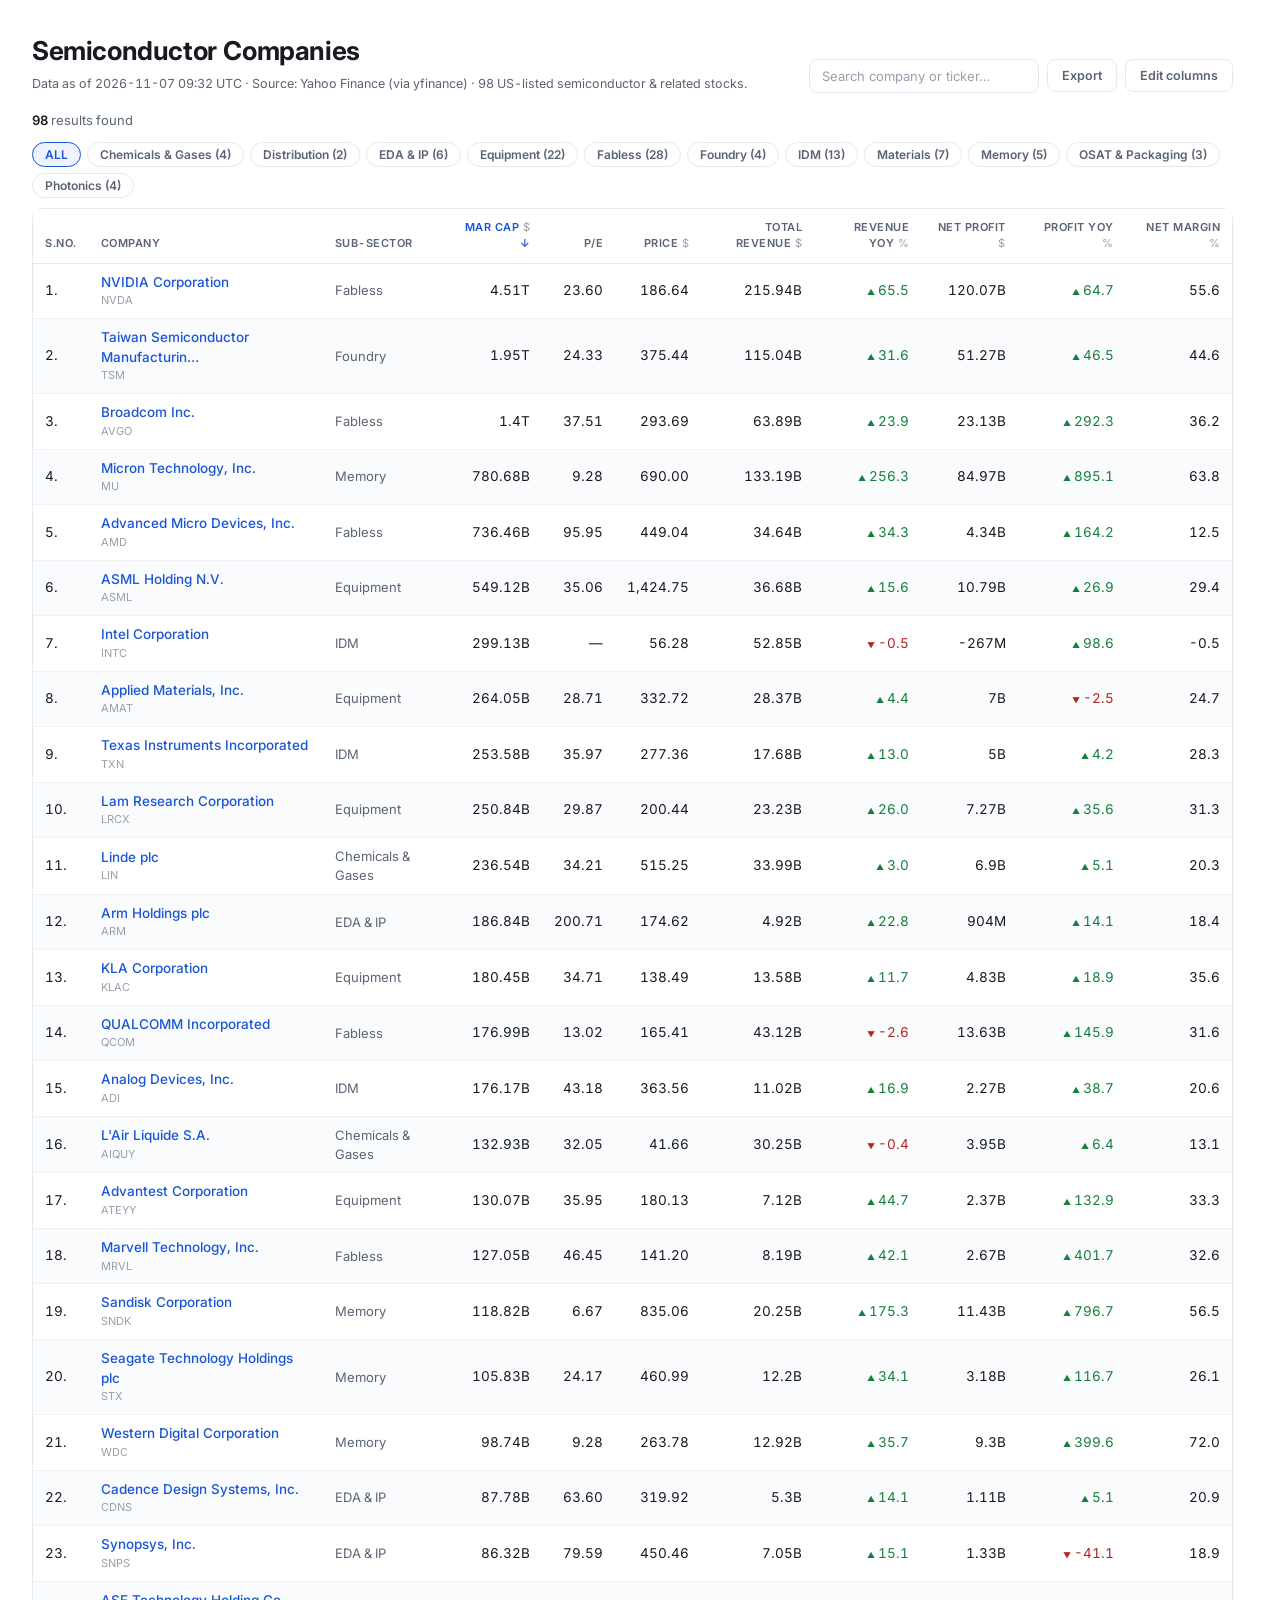
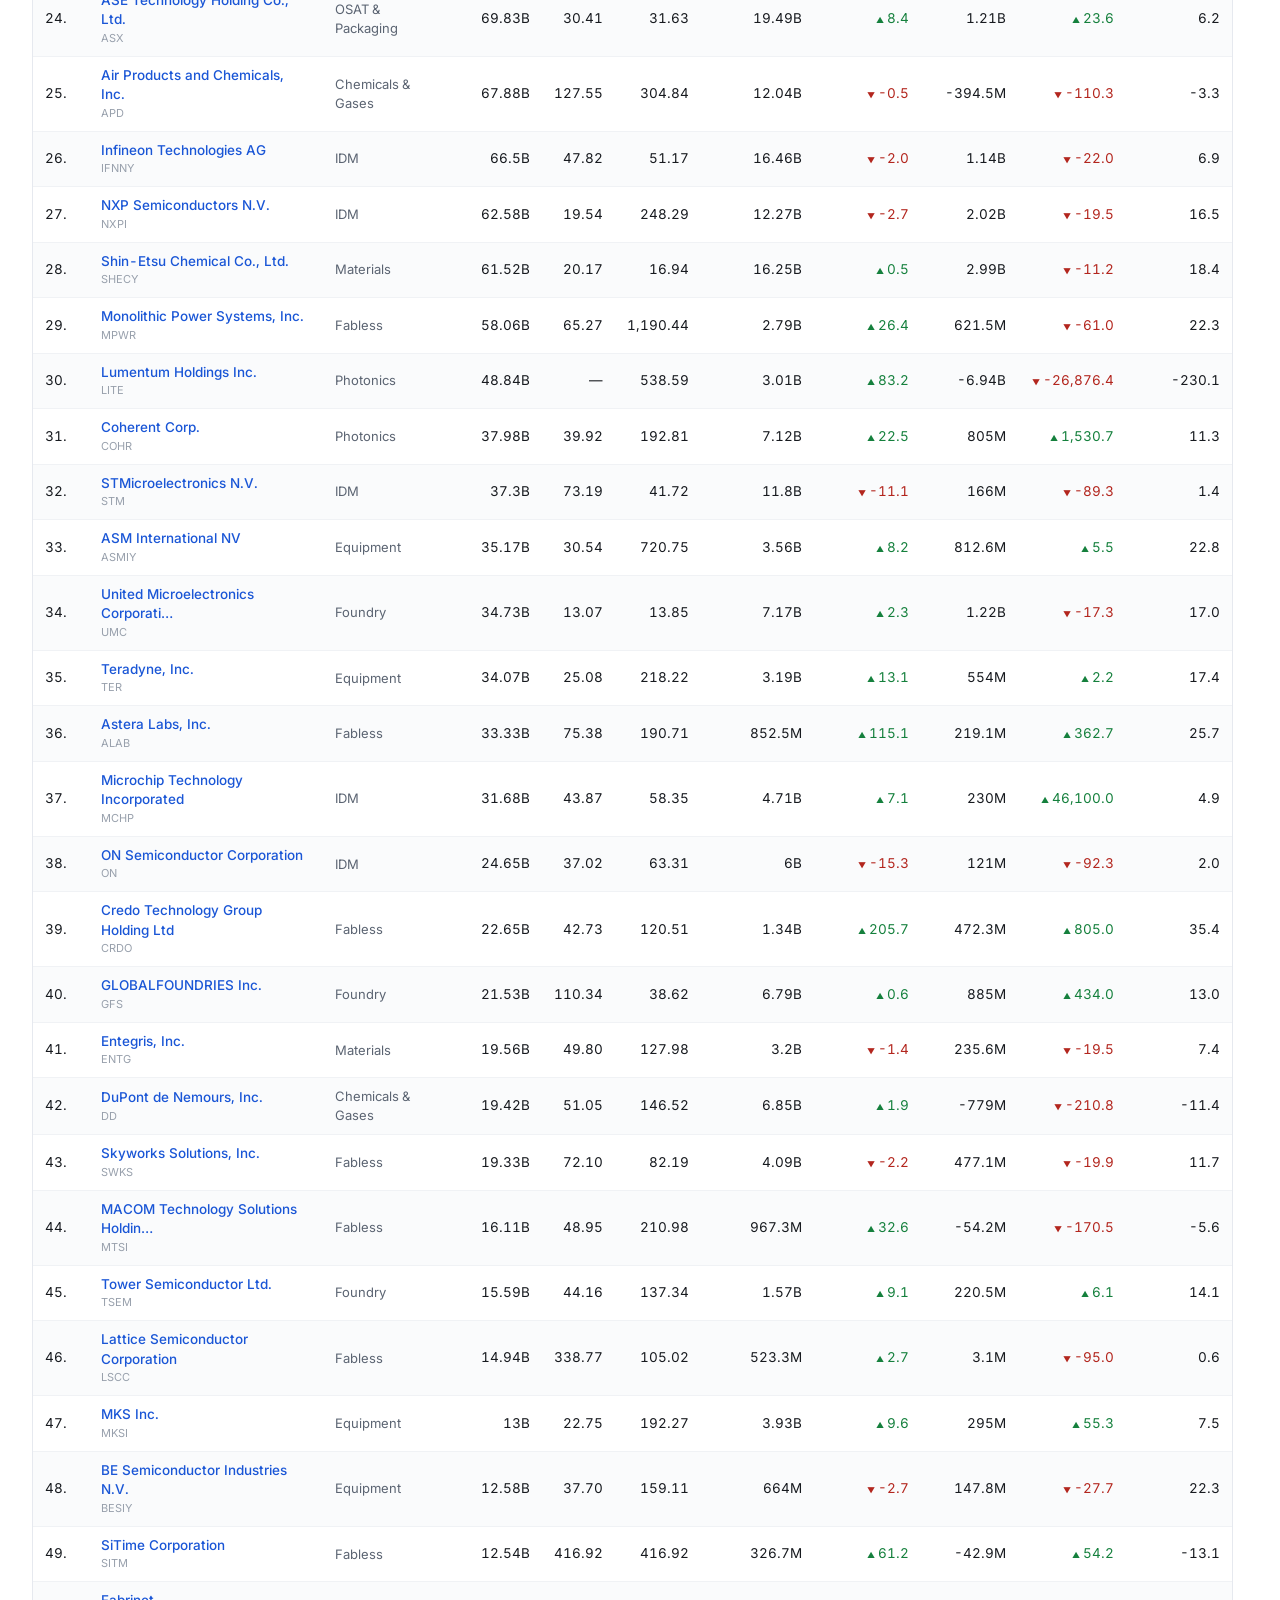
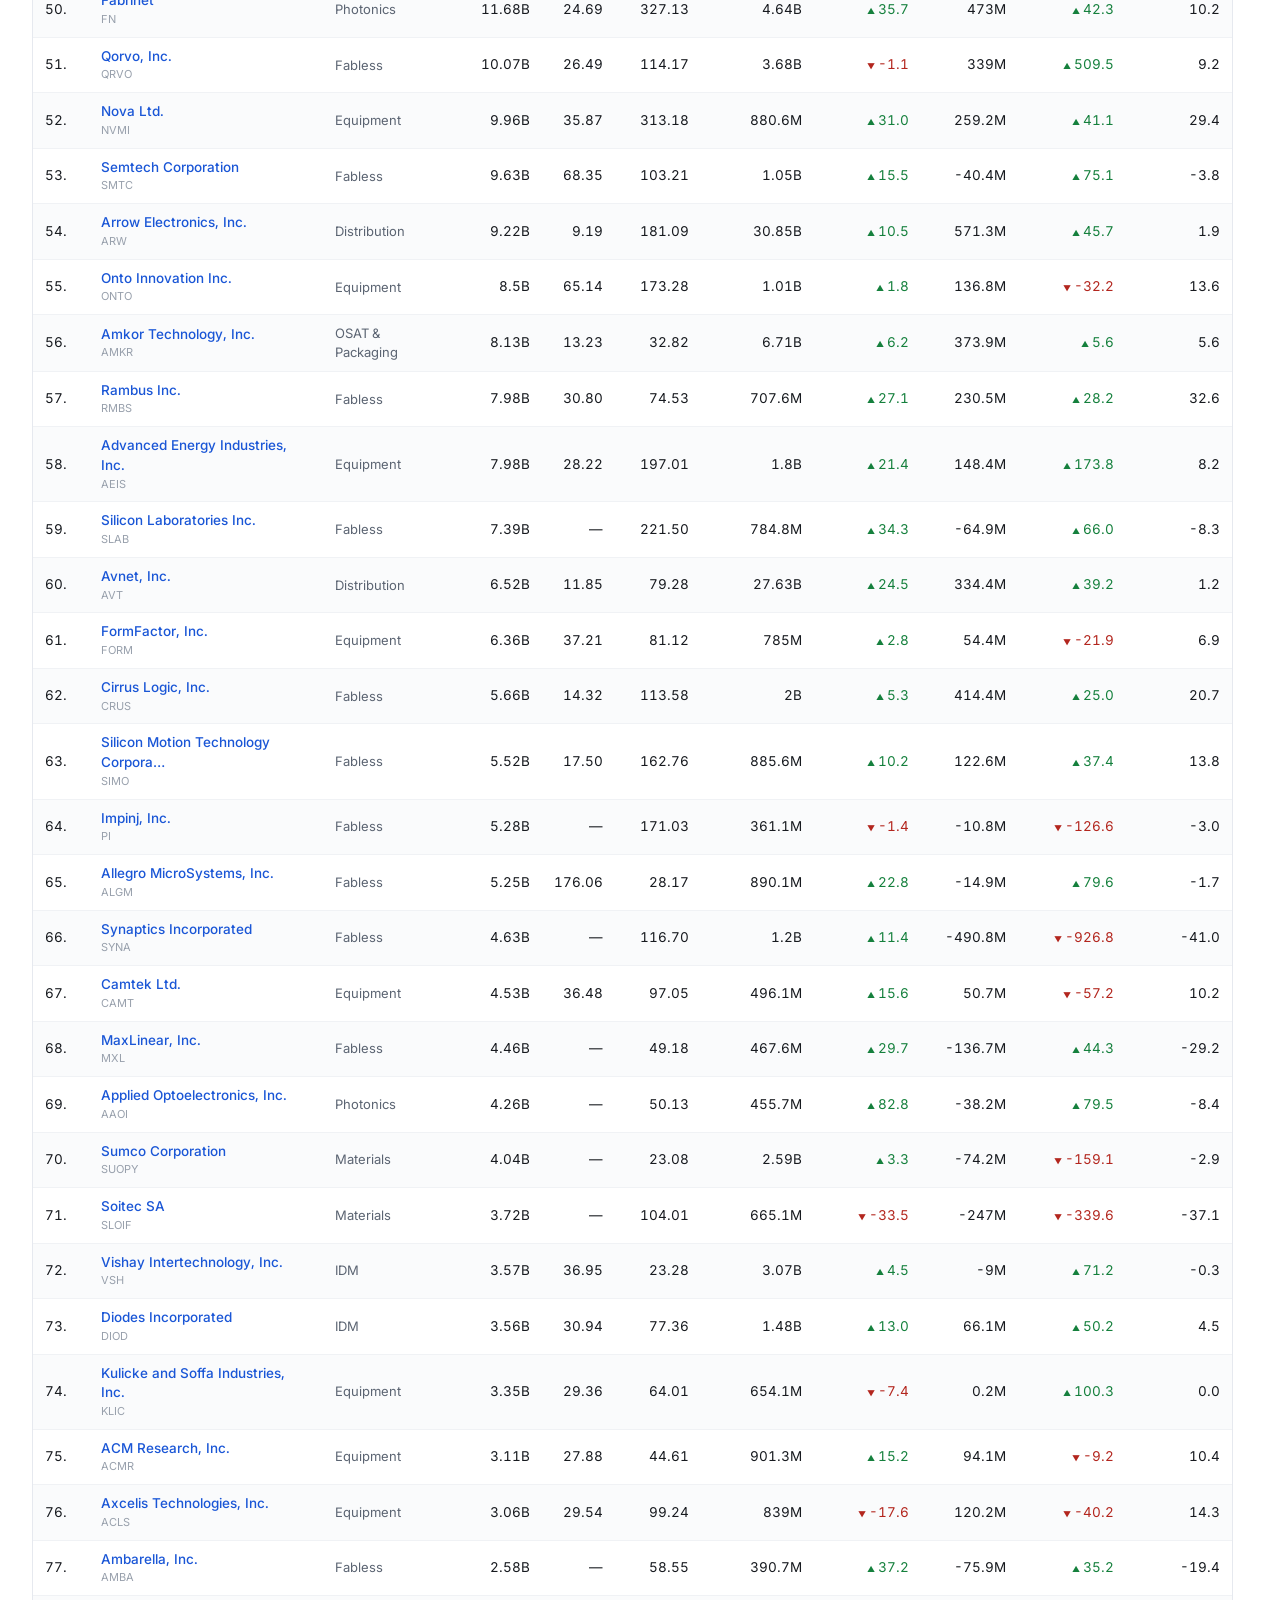
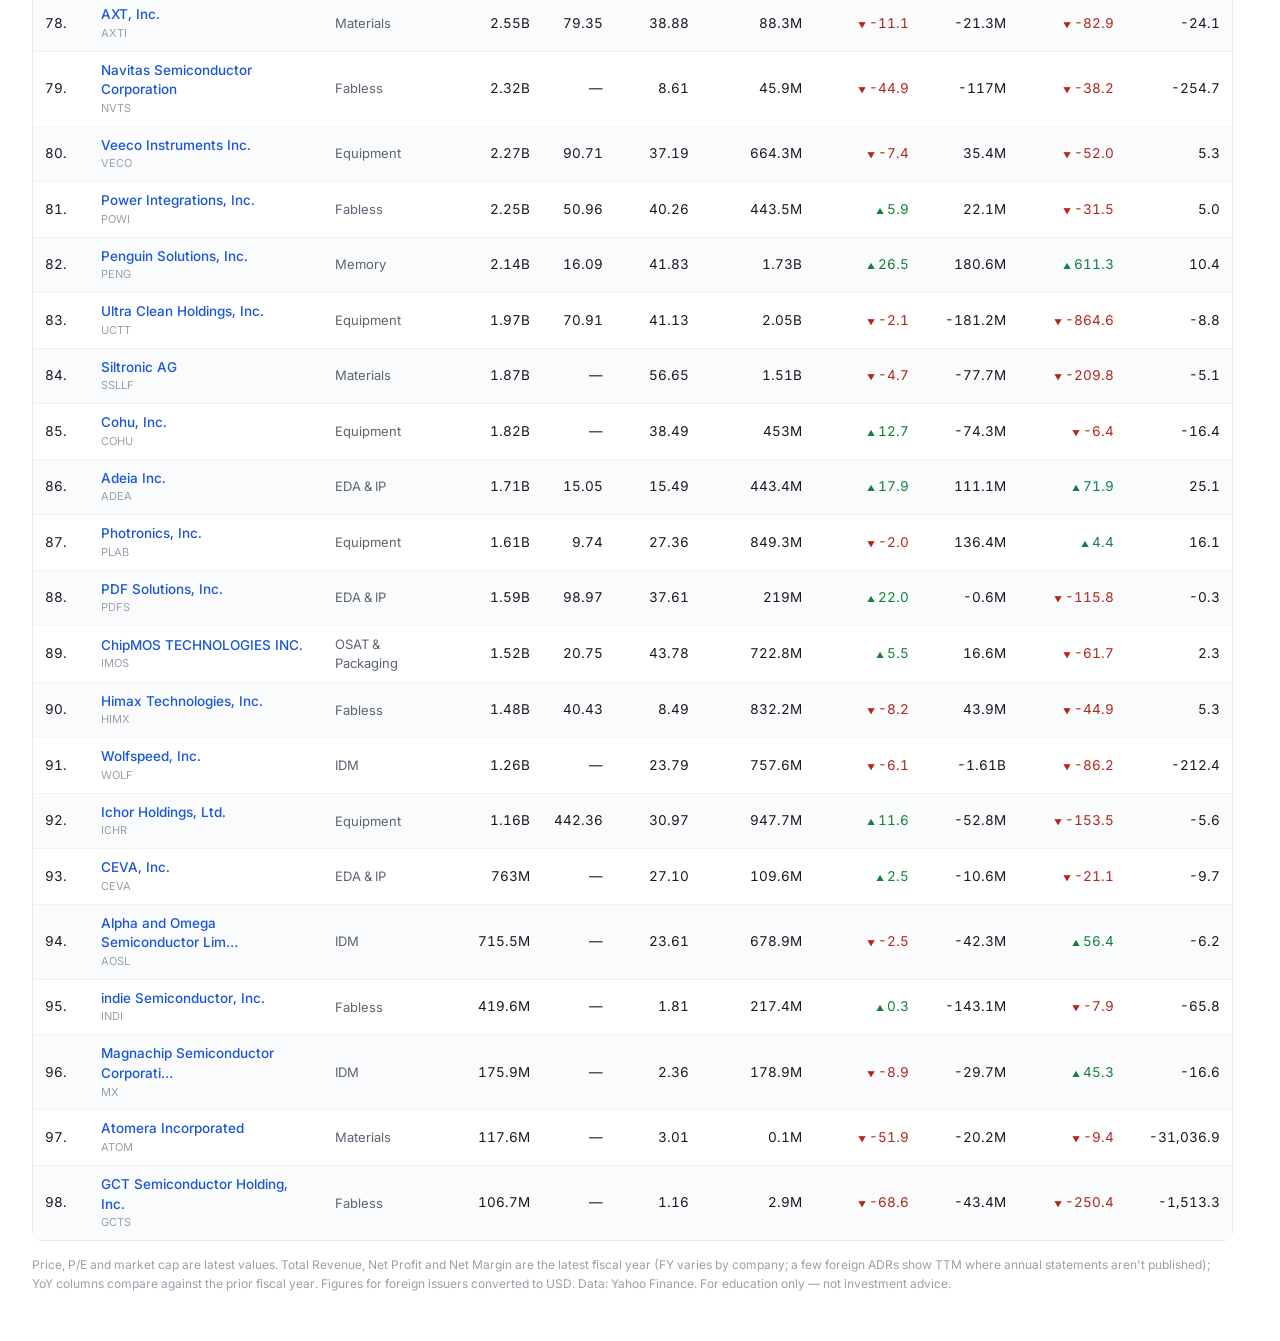
==== index.html @ 08617bbf "Semiconductor stocks dashboard - clean stock-only build" ====
<!DOCTYPE html>
<html lang="en">
<head>
<meta charset="UTF-8">
<meta name="viewport" content="width=device-width, initial-scale=1.0">
<title>Semiconductor Companies — US Stock Market Dashboard</title>
<link rel="stylesheet" href="styles.css">
</head>
<body>
<div class="page">
  <header class="masthead">
    <div>
      <h1>Semiconductor Companies</h1>
      <p class="standfirst" id="metaLine">Loading market data…</p>
    </div>
    <div class="actions">
      <input type="search" id="searchBox" placeholder="Search company or ticker…" aria-label="Search company or ticker">
      <button class="btn" id="exportBtn">Export</button>
      <button class="btn" id="colsBtn">Edit columns</button>
    </div>
  </header>

  <div class="toolbar">
    <span class="results-line" id="resultsLine">Loading…</span>
    <div class="sector-filter" id="sectorFilter">
      <button class="pill active" data-sector="ALL">ALL</button>
    </div>
  </div>

  <main class="table-wrap">
    <table id="stockTable">
      <thead><tr id="headRow"></tr></thead>
      <tbody id="bodyRows"></tbody>
    </table>
  </main>

  <footer class="page-foot">
    <p class="meta dim">Price, P/E and market cap are latest values. Total Revenue, Net Profit and Net Margin
      are the latest fiscal year (FY varies by company; a few foreign ADRs show TTM where annual statements
      aren't published); YoY columns compare against the prior fiscal year. Figures for foreign issuers
      converted to USD. Data: Yahoo Finance. For education only — not investment advice.</p>
  </footer>
</div>

<div class="modal-backdrop" id="colsModal" hidden>
  <div class="modal" role="dialog" aria-label="Edit columns">
    <h2>Edit columns</h2>
    <div class="col-list" id="colList"></div>
    <div class="modal-actions">
      <button class="btn" id="colsReset">Reset</button>
      <button class="btn btn-primary" id="colsDone">Done</button>
    </div>
  </div>
</div>

<script src="app.js"></script>
</body>
</html>
---- styles.css ----
@import url("https://fonts.googleapis.com/css2?family=Inter:wght@400;500;600;700&display=swap");

:root {
  --bg: #ffffff;
  --ink: #171a1f;
  --muted: #5b6472;
  --faint: #98a0ac;
  --line: #e6e9ef;
  --line-soft: #f0f2f5;
  --link: #1a56d6;
  --accent: #1a56d6;
  --accent-soft: #eef3ff;
  --zebra: #fafbfc;
  --hover: #f4f7fb;
  --pos: #15803d;
  --neg: #b3261e;
  --input: #ffffff;
}

* { box-sizing: border-box; }

html { scrollbar-gutter: stable; }

body {
  margin: 0;
  background: var(--bg);
  color: var(--ink);
  font-family: "Inter", -apple-system, BlinkMacSystemFont, "Segoe UI", Roboto, Helvetica, Arial, sans-serif;
  font-size: 14px;
  line-height: 1.45;
  -webkit-font-smoothing: antialiased;
  text-rendering: optimizeLegibility;
  font-feature-settings: "tnum" 1;
}

.page {
  max-width: 1440px;
  margin: 0 auto;
  padding: 32px 32px 48px;
}

/* ---------- tab nav ---------- */
.tabs {
  display: flex;
  gap: 4px;
  margin-bottom: 18px;
  border-bottom: 1px solid var(--line);
}

.tab {
  padding: 7px 14px 9px;
  font-size: 13px;
  font-weight: 600;
  color: var(--faint);
  text-decoration: none;
  border-bottom: 2px solid transparent;
  margin-bottom: -1px;
}

.tab:hover { color: var(--ink); }
.tab.active { color: var(--accent); border-bottom-color: var(--accent); }

/* ---------- masthead ---------- */
.masthead {
  display: flex;
  justify-content: space-between;
  align-items: flex-end;
  gap: 20px;
  flex-wrap: wrap;
  margin-bottom: 18px;
}

.masthead h1 {
  font-size: 26px;
  font-weight: 700;
  letter-spacing: -0.4px;
  margin: 0 0 5px;
}

.standfirst {
  color: var(--muted);
  font-size: 12.5px;
  margin: 0;
}

.actions { display: flex; gap: 8px; align-items: center; flex-wrap: wrap; }

#searchBox {
  border: 1px solid var(--line);
  background: var(--input);
  color: var(--ink);
  border-radius: 8px;
  padding: 8px 12px;
  font-size: 13px;
  min-width: 230px;
  font-family: inherit;
}

#searchBox::placeholder { color: var(--faint); }
#searchBox:focus {
  outline: none;
  border-color: var(--accent);
  box-shadow: 0 0 0 3px rgba(26, 86, 214, 0.1);
}

.btn {
  border: 1px solid var(--line);
  background: #fff;
  border-radius: 8px;
  padding: 8px 14px;
  font-size: 12.5px;
  font-weight: 600;
  color: var(--muted);
  cursor: pointer;
  font-family: inherit;
  text-decoration: none;
  display: inline-block;
}

.btn:hover { border-color: var(--accent); color: var(--accent); }
.btn-primary { color: var(--accent); }
.btn-primary:hover { background: var(--accent-soft); }

/* ---------- toolbar ---------- */
.toolbar {
  display: flex;
  justify-content: space-between;
  align-items: center;
  gap: 12px;
  flex-wrap: wrap;
  margin-bottom: 10px;
}

.results-line { color: var(--muted); font-size: 13px; }
.results-line strong { color: var(--ink); font-weight: 600; }

.sector-filter { display: flex; gap: 6px; flex-wrap: wrap; }

.pill {
  border: 1px solid var(--line);
  background: #fff;
  border-radius: 999px;
  padding: 4px 12px;
  font-size: 12px;
  font-weight: 600;
  color: var(--muted);
  cursor: pointer;
  white-space: nowrap;
  font-family: inherit;
}

.pill:hover { border-color: var(--faint); color: var(--ink); }
.pill.active {
  background: var(--accent-soft);
  border-color: var(--accent);
  color: var(--accent);
}

/* ---------- table ---------- */
.table-wrap {
  overflow-x: clip;
  border: 1px solid var(--line);
  border-radius: 10px;
}

table {
  width: 100%;
  border-collapse: collapse;
  font-variant-numeric: tabular-nums;
}

thead th {
  position: sticky;
  top: 0;
  z-index: 2;
  background: #fff;
  color: var(--muted);
  font-size: 11px;
  font-weight: 600;
  letter-spacing: 0.5px;
  text-transform: uppercase;
  text-align: right;
  padding: 11px 12px;
  border-bottom: 1px solid var(--line);
  white-space: normal;
  vertical-align: bottom;
  cursor: pointer;
  user-select: none;
}

thead th:hover { color: var(--ink); }
thead th.left { text-align: left; }
thead th:first-child { cursor: default; }
thead th:first-child:hover { color: var(--muted); }
thead th.sort-key { color: var(--accent); }
thead th .unit { color: var(--faint); font-weight: 400; }

tbody td {
  padding: 9px 12px;
  border-bottom: 1px solid var(--line-soft);
  text-align: right;
  white-space: nowrap;
  font-family: "Inter", -apple-system, "Segoe UI", Roboto, Helvetica, Arial, sans-serif;
  font-size: 13.5px;
  font-variant-numeric: tabular-nums;
}

td.company, td.sector-cell { white-space: normal; }

tbody tr:nth-child(even) { background: var(--zebra); }
tbody tr:hover { background: var(--hover); }
tbody tr:last-child td { border-bottom: none; }

td.left, th.left { text-align: left; }

td.company a {
  color: var(--link);
  text-decoration: none;
  font-weight: 500;
  font-size: 13.5px;
}

td.company a:hover { text-decoration: underline; }

td.company .ticker {
  display: block;
  font-size: 11px;
  color: var(--faint);
  font-weight: 400;
  margin-top: 1px;
}

td.sector-cell { color: var(--muted); font-size: 13px; }

.growth-pos { color: var(--pos); }
.growth-neg { color: var(--neg); }
.growth-pos::before { content: "▲"; font-size: 8px; margin-right: 3px; }
.growth-neg::before { content: "▼"; font-size: 8px; margin-right: 3px; }

/* ---------- footer ---------- */
.page-foot { margin-top: 14px; }
.meta.dim { color: var(--faint); font-size: 12px; line-height: 1.6; margin: 0; }

/* ---------- modal ---------- */
.modal-backdrop {
  position: fixed;
  inset: 0;
  background: rgba(17, 24, 39, 0.4);
  display: flex;
  align-items: center;
  justify-content: center;
  z-index: 50;
}

.modal-backdrop[hidden] { display: none; }

.modal {
  background: #fff;
  border: 1px solid var(--line);
  border-radius: 12px;
  padding: 20px 22px;
  width: min(400px, 90vw);
  box-shadow: 0 20px 50px rgba(17, 24, 39, 0.18);
}

.modal h2 { margin: 0 0 14px; font-size: 16px; font-weight: 600; }

.col-list {
  display: grid;
  grid-template-columns: 1fr 1fr;
  gap: 8px 14px;
  margin-bottom: 16px;
}

.col-list label {
  display: flex;
  gap: 9px;
  align-items: center;
  font-size: 13.5px;
  cursor: pointer;
  color: var(--ink);
}

.col-list input[type="checkbox"] { accent-color: var(--accent); }
.modal-actions { display: flex; justify-content: flex-end; gap: 8px; }

@media (max-width: 800px) {
  .page { padding: 20px 16px 32px; }
  #searchBox { min-width: 0; flex: 1; }
  .masthead { align-items: flex-start; }
}
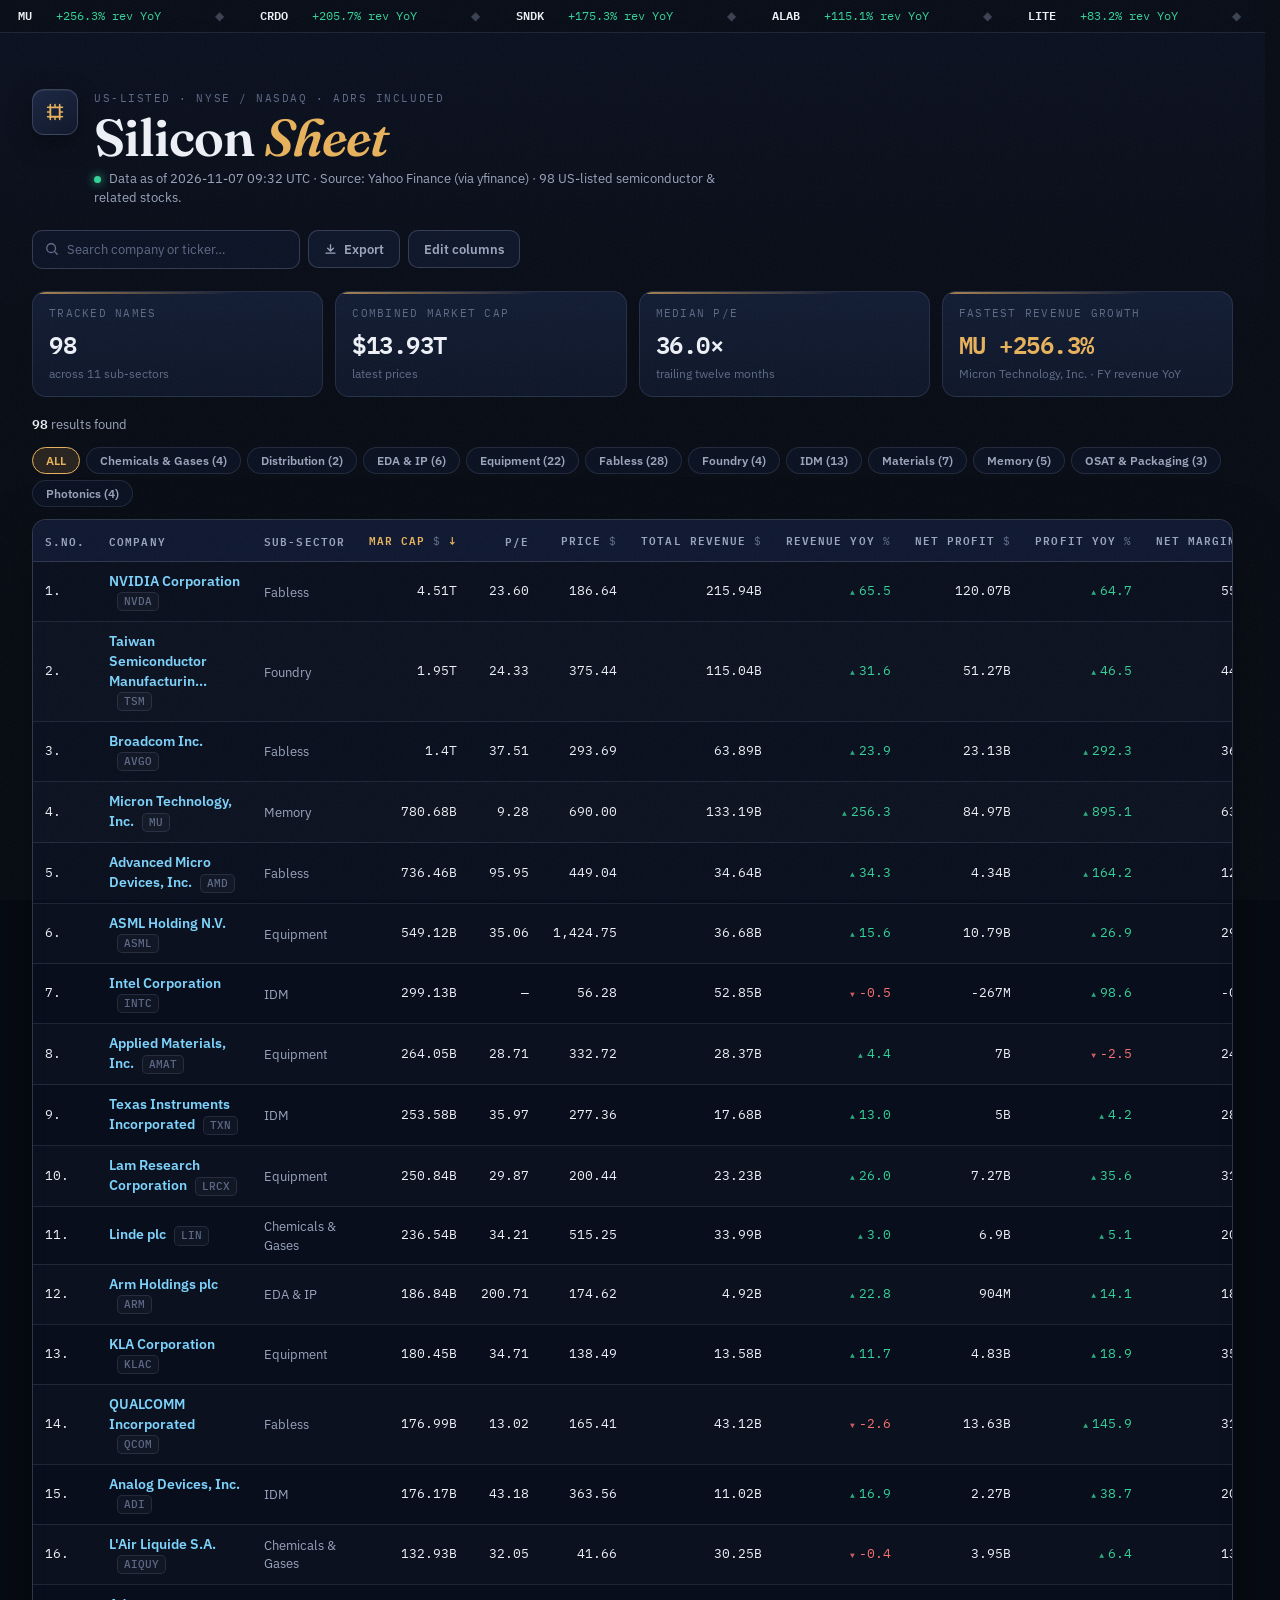
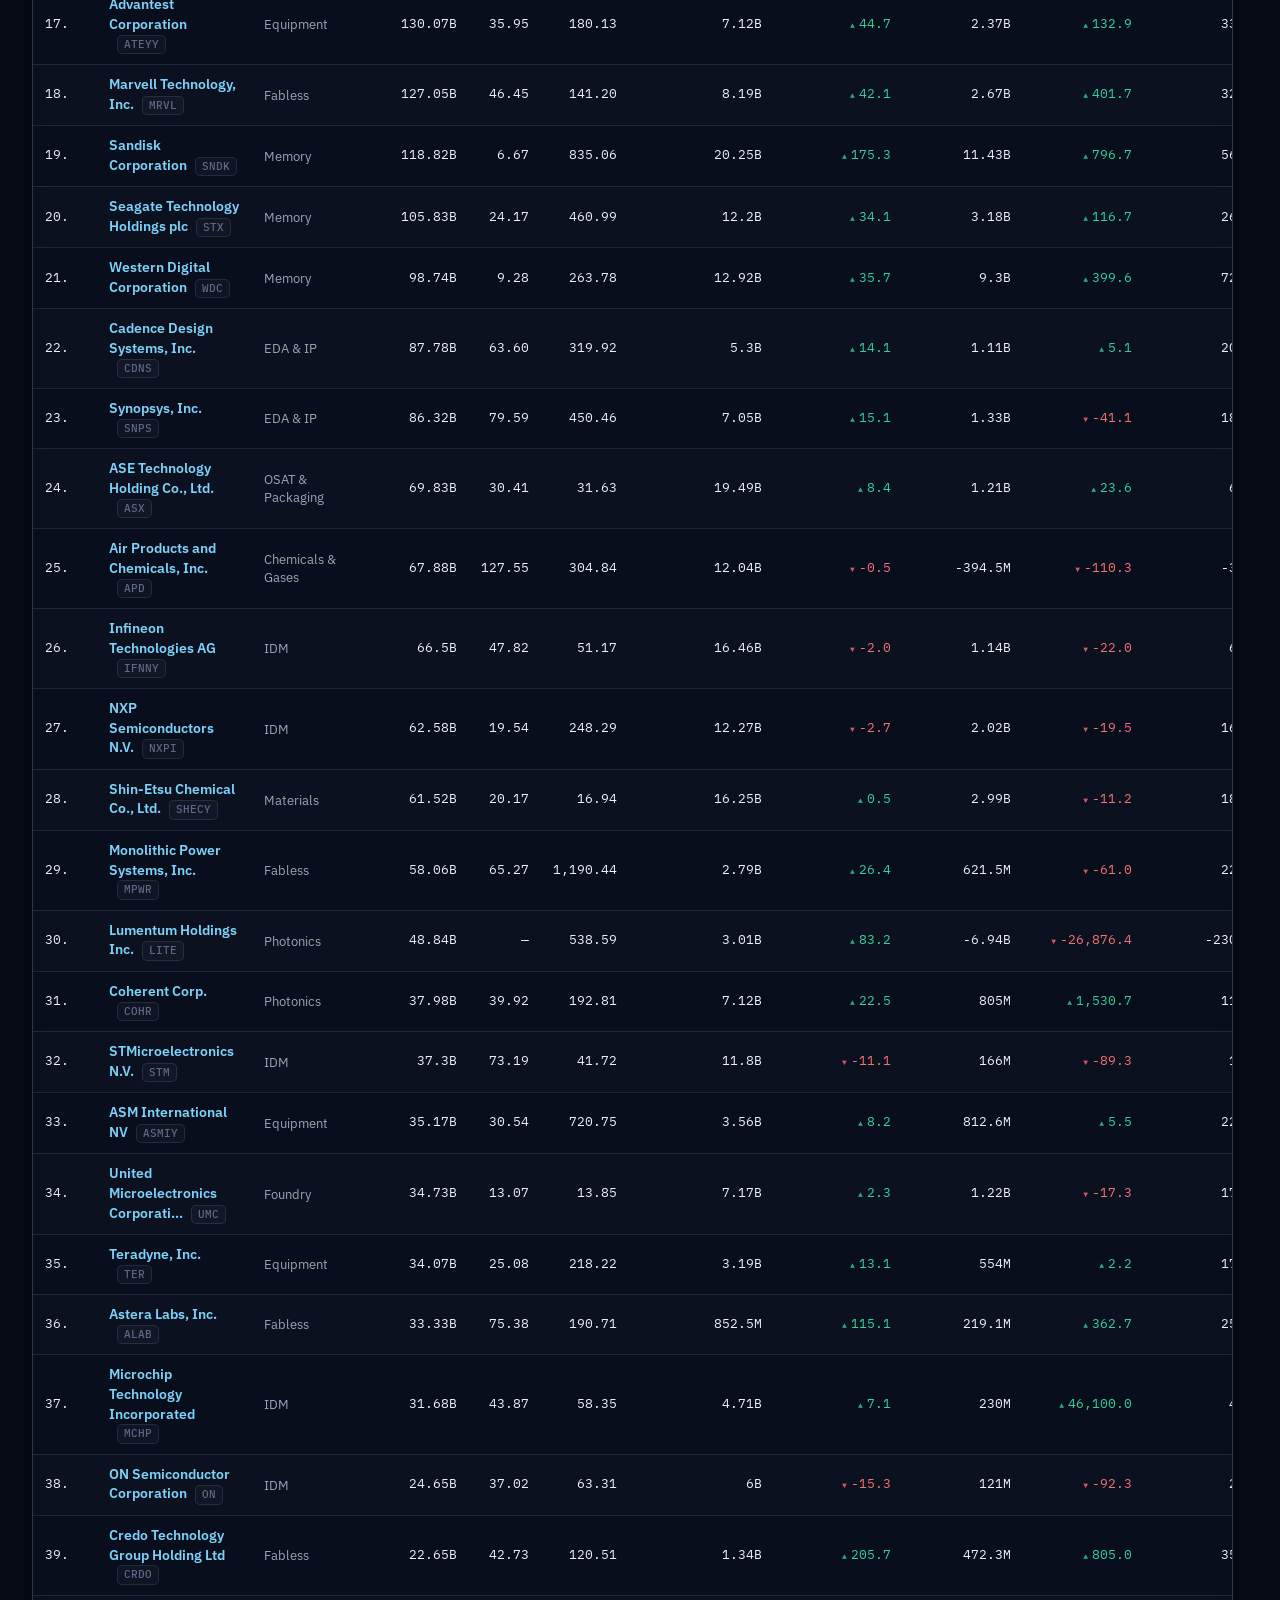
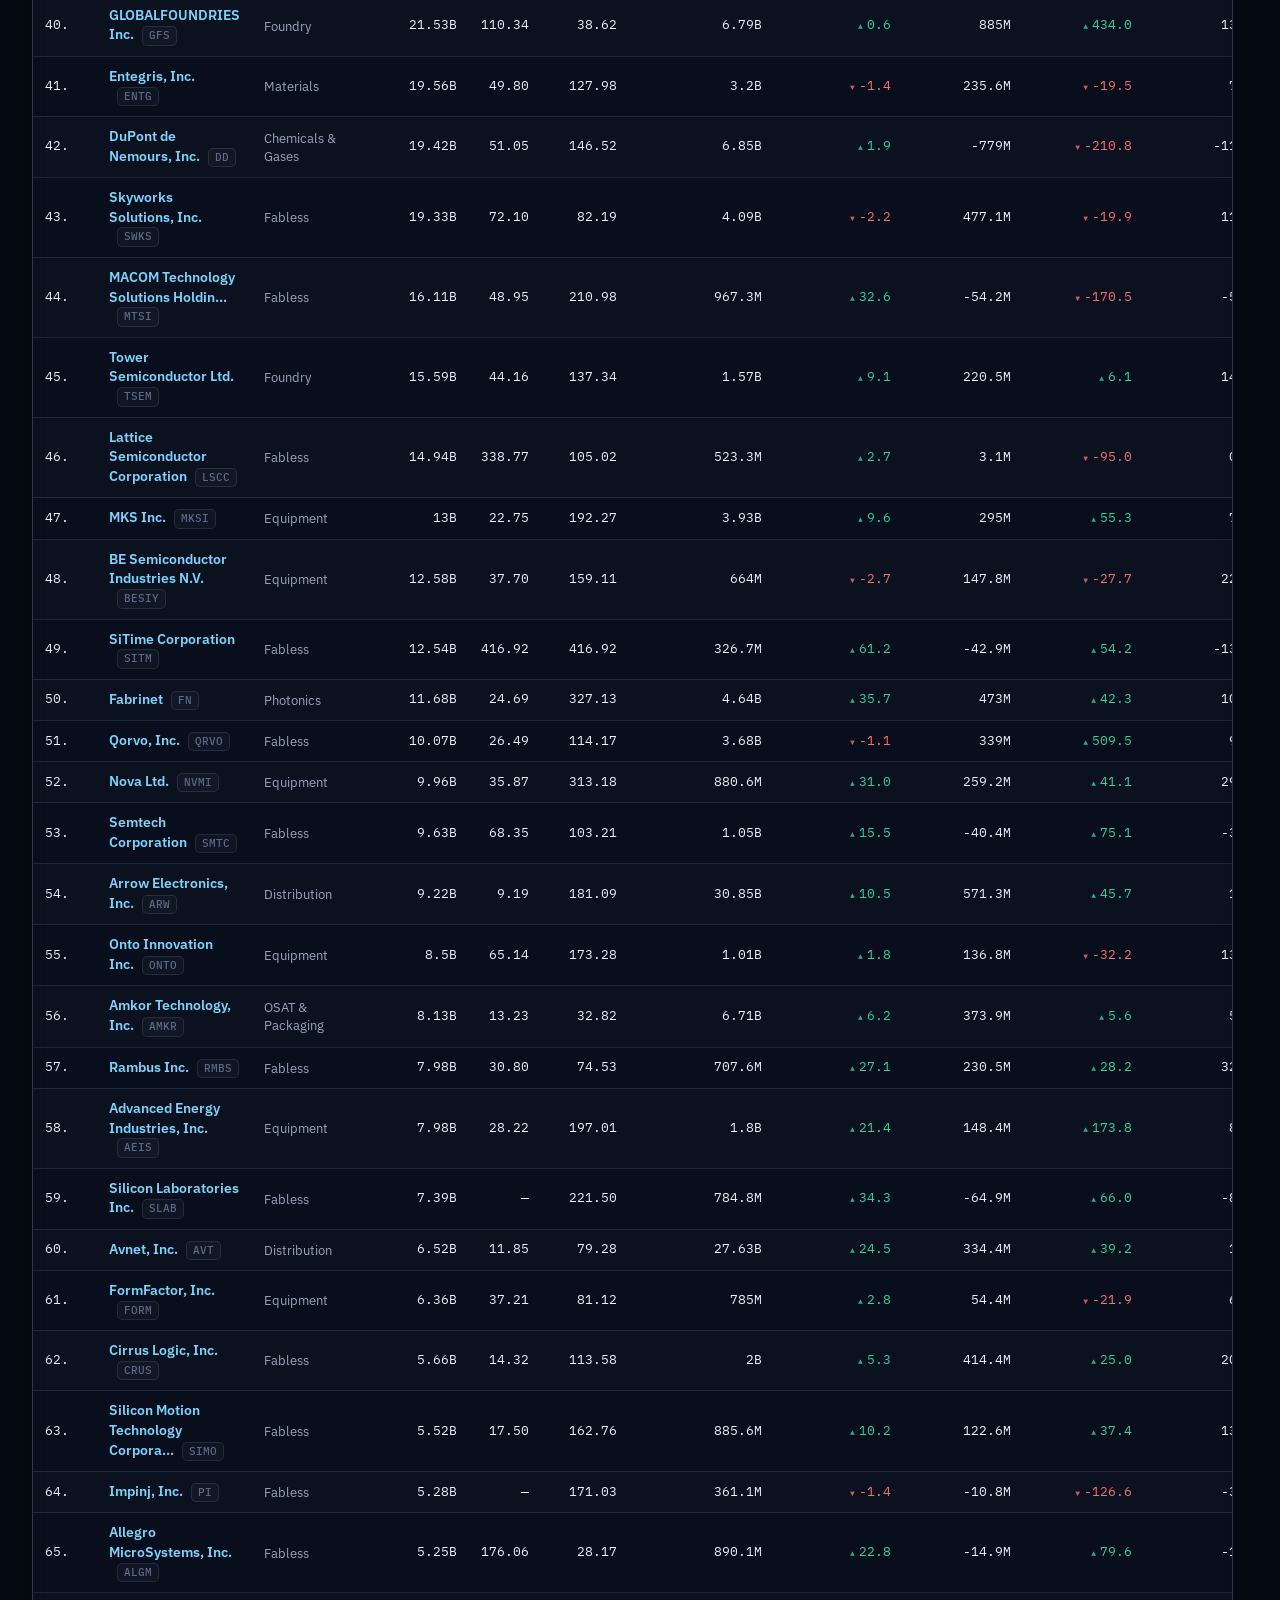
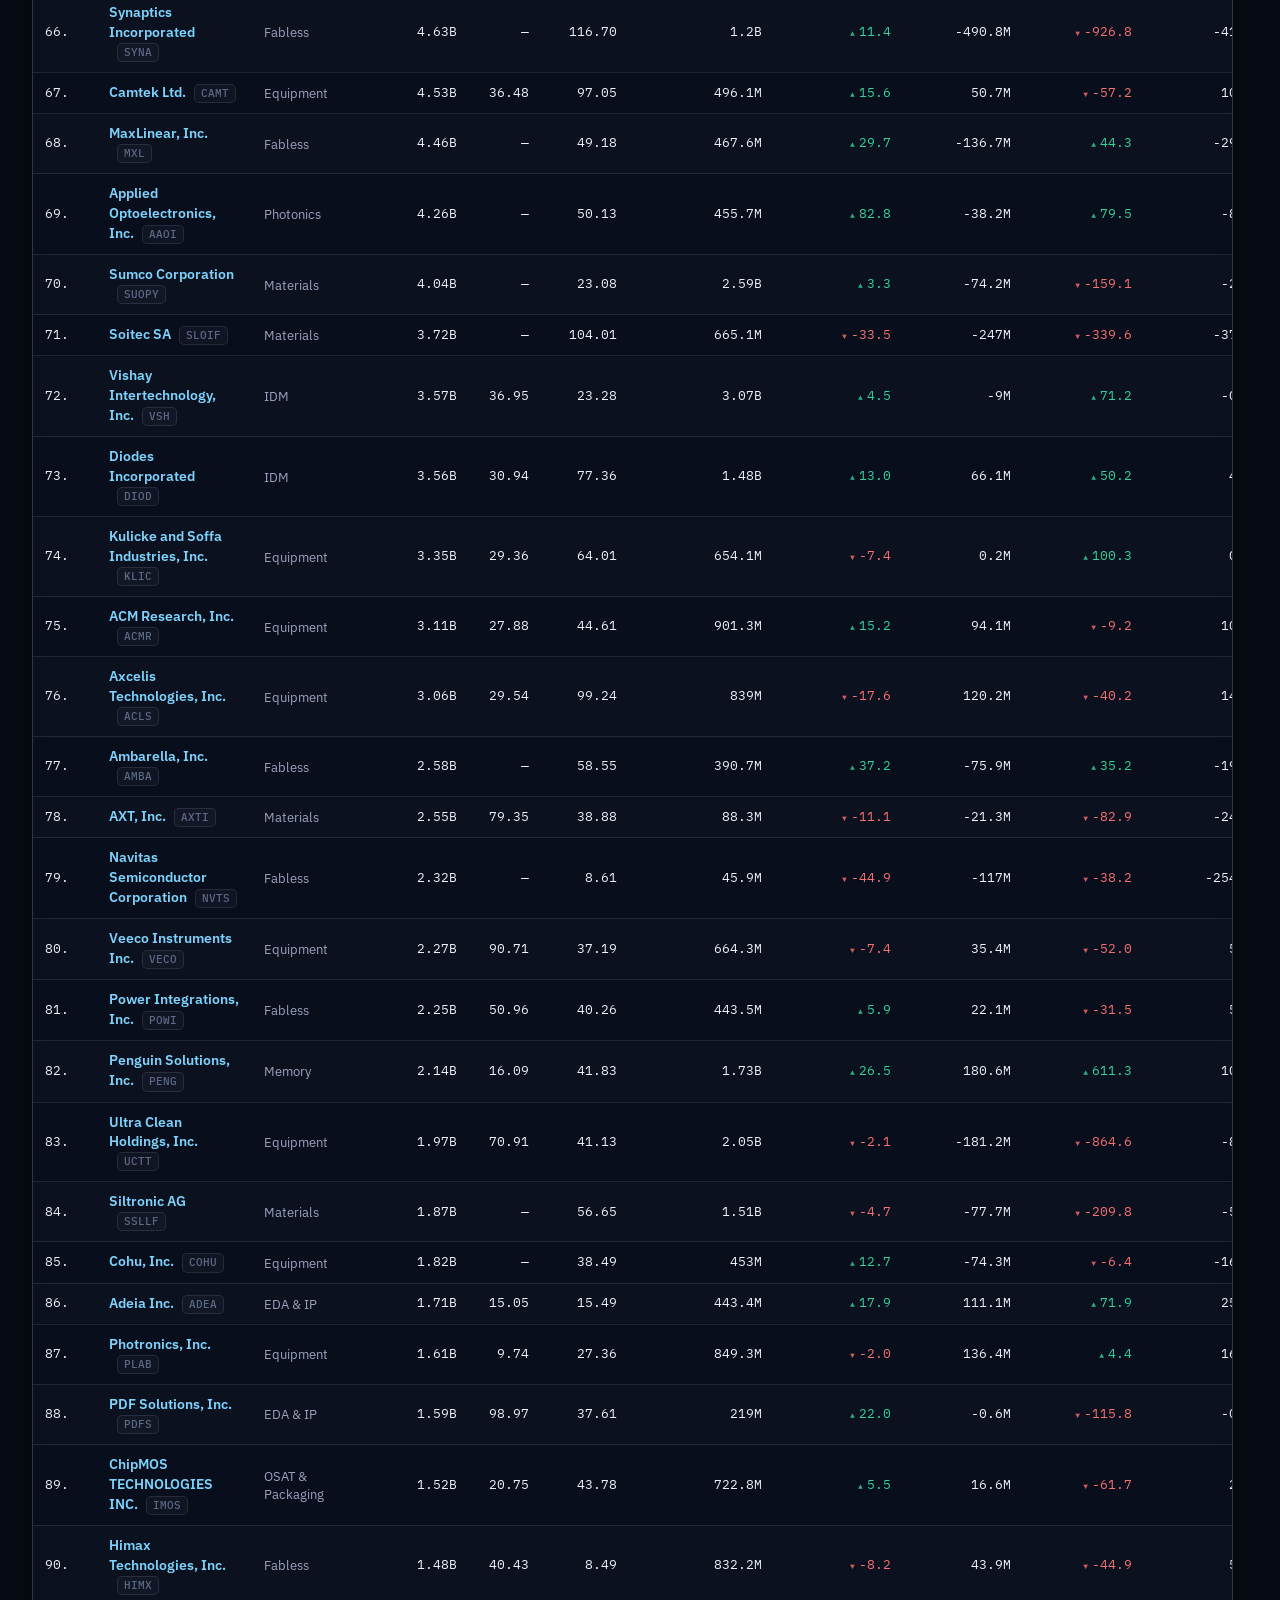
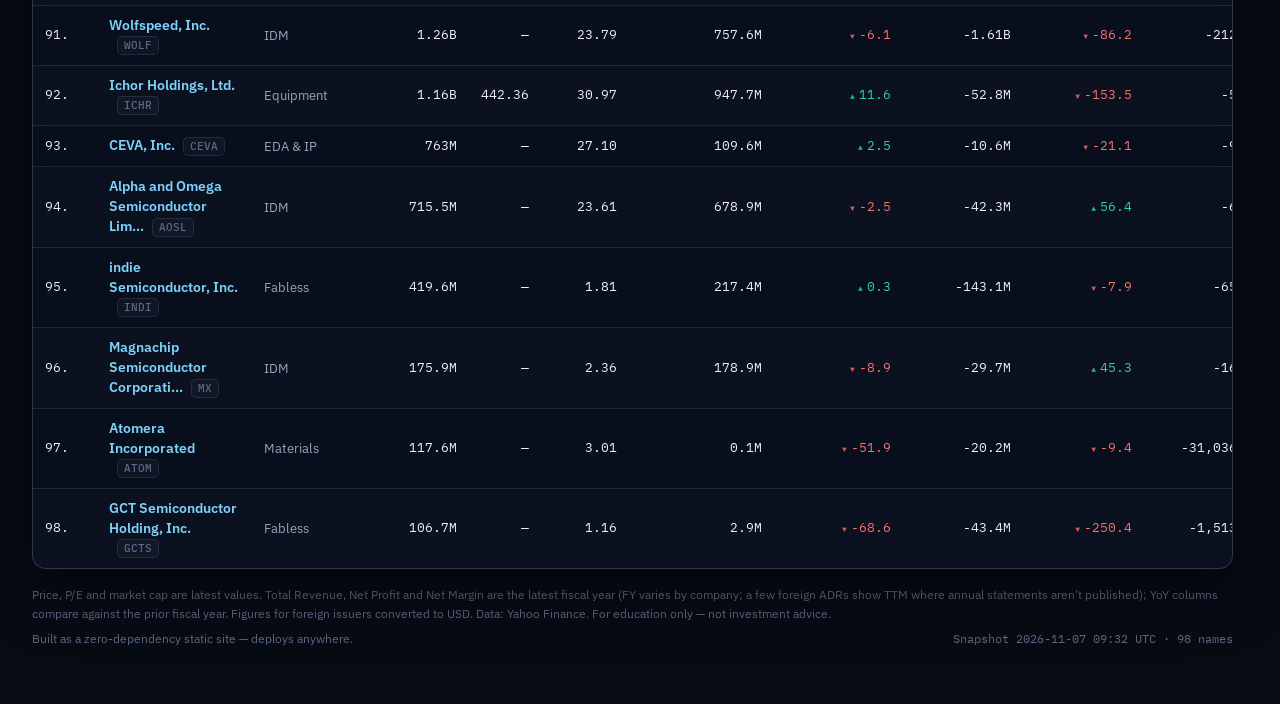
==== commit 7aec7737: "Beautify dashboard (Silicon Sheet theme) and README" ====
--- a/index.html
+++ b/index.html
@@ -3,22 +3,50 @@
 <head>
 <meta charset="UTF-8">
 <meta name="viewport" content="width=device-width, initial-scale=1.0">
-<title>Semiconductor Companies — US Stock Market Dashboard</title>
+<title>Silicon Sheet — US Semiconductor Stocks Dashboard</title>
+<meta name="description" content="A screener-style dashboard of 98 US-listed semiconductor & related stocks — sortable, filterable by sub-sector, with CSV export. Data via Yahoo Finance.">
+<meta name="theme-color" content="#070b14">
+<link rel="icon" href="data:image/svg+xml,%3Csvg xmlns='http://www.w3.org/2000/svg' viewBox='0 0 32 32'%3E%3Crect width='32' height='32' rx='7' fill='%23070b14'/%3E%3Cpath d='M11 11h10v10H11z' fill='none' stroke='%23e8b25c' stroke-width='2'/%3E%3Cpath d='M11 8v3M16 8v3M21 8v3M11 21v3M16 21v3M21 21v3M8 11h3M8 16h3M8 21h3M21 11h3M21 16h3M21 21h3' stroke='%2322d3ee' stroke-width='1.6' stroke-linecap='round'/%3E%3C/svg%3E">
+<link rel="preconnect" href="https://fonts.googleapis.com">
+<link rel="preconnect" href="https://fonts.gstatic.com" crossorigin>
+<link href="https://fonts.googleapis.com/css2?family=Fraunces:opsz,wght@9..144,500;9..144,600;9..144,700&family=IBM+Plex+Mono:wght@400;500;600&family=IBM+Plex+Sans:wght@400;500;600;700&display=swap" rel="stylesheet">
 <link rel="stylesheet" href="styles.css">
 </head>
 <body>
+<div class="grain" aria-hidden="true"></div>
+<div class="tape" aria-hidden="true"><div class="tape-track" id="tapeTrack"></div></div>
+
 <div class="page">
   <header class="masthead">
-    <div>
-      <h1>Semiconductor Companies</h1>
-      <p class="standfirst" id="metaLine">Loading market data…</p>
+    <div class="brand">
+      <div class="chip-mark" aria-hidden="true">
+        <svg viewBox="0 0 32 32" width="30" height="30"><path d="M11 11h10v10H11z" fill="none" stroke="currentColor" stroke-width="2"/><path d="M11 8v3M16 8v3M21 8v3M11 21v3M16 21v3M21 21v3M8 11h3M8 16h3M8 21h3M21 11h3M21 16h3M21 21h3" stroke="currentColor" stroke-width="1.6" stroke-linecap="round"/></svg>
+      </div>
+      <div>
+        <p class="eyebrow">US-listed &middot; NYSE / Nasdaq &middot; ADRs included</p>
+        <h1>Silicon <em>Sheet</em></h1>
+        <p class="standfirst" id="metaLine">Loading market data…</p>
+      </div>
     </div>
     <div class="actions">
-      <input type="search" id="searchBox" placeholder="Search company or ticker…" aria-label="Search company or ticker">
-      <button class="btn" id="exportBtn">Export</button>
-      <button class="btn" id="colsBtn">Edit columns</button>
+      <label class="search">
+        <svg viewBox="0 0 16 16" width="14" height="14" aria-hidden="true"><circle cx="7" cy="7" r="5" fill="none" stroke="currentColor" stroke-width="1.6"/><path d="M11 11l3 3" stroke="currentColor" stroke-width="1.6" stroke-linecap="round"/></svg>
+        <input type="search" id="searchBox" placeholder="Search company or ticker…" aria-label="Search company or ticker">
+      </label>
+      <button class="btn" id="exportBtn" title="Download the current view as CSV">
+        <svg viewBox="0 0 16 16" width="13" height="13" aria-hidden="true"><path d="M8 2v8M4.5 6.5L8 10l3.5-3.5M2.5 12.5h11" fill="none" stroke="currentColor" stroke-width="1.6" stroke-linecap="round" stroke-linejoin="round"/></svg>
+        Export
+      </button>
+      <button class="btn" id="colsBtn" title="Show / hide columns">Edit columns</button>
     </div>
   </header>
+
+  <section class="stats" aria-label="Market snapshot">
+    <div class="stat"><span class="stat-label">Tracked names</span><strong class="stat-value" id="statCount">—</strong><span class="stat-sub">across 11 sub-sectors</span></div>
+    <div class="stat"><span class="stat-label">Combined market cap</span><strong class="stat-value" id="statCap">—</strong><span class="stat-sub" id="statCapSub">latest prices</span></div>
+    <div class="stat"><span class="stat-label">Median P/E</span><strong class="stat-value" id="statPE">—</strong><span class="stat-sub">trailing twelve months</span></div>
+    <div class="stat"><span class="stat-label">Fastest revenue growth</span><strong class="stat-value accent" id="statGrow">—</strong><span class="stat-sub" id="statGrowSub">latest fiscal year YoY</span></div>
+  </section>
 
   <div class="toolbar">
     <span class="results-line" id="resultsLine">Loading…</span>
@@ -37,8 +65,9 @@
   <footer class="page-foot">
     <p class="meta dim">Price, P/E and market cap are latest values. Total Revenue, Net Profit and Net Margin
       are the latest fiscal year (FY varies by company; a few foreign ADRs show TTM where annual statements
-      aren't published); YoY columns compare against the prior fiscal year. Figures for foreign issuers
+      aren&rsquo;t published); YoY columns compare against the prior fiscal year. Figures for foreign issuers
       converted to USD. Data: Yahoo Finance. For education only — not investment advice.</p>
+    <p class="meta dim foot-row"><span>Built as a zero-dependency static site — deploys anywhere.</span><span id="footStamp"></span></p>
   </footer>
 </div>
 
--- a/styles.css
+++ b/styles.css
@@ -1,20 +1,23 @@
-@import url("https://fonts.googleapis.com/css2?family=Inter:wght@400;500;600;700&display=swap");
+/* Silicon Sheet — a dark, wafer-room trading-desk aesthetic.
+   Display: Fraunces (editorial). Body: IBM Plex Sans. Numbers: IBM Plex Mono. */
 
 :root {
-  --bg: #ffffff;
-  --ink: #171a1f;
-  --muted: #5b6472;
-  --faint: #98a0ac;
-  --line: #e6e9ef;
-  --line-soft: #f0f2f5;
-  --link: #1a56d6;
-  --accent: #1a56d6;
-  --accent-soft: #eef3ff;
-  --zebra: #fafbfc;
-  --hover: #f4f7fb;
-  --pos: #15803d;
-  --neg: #b3261e;
-  --input: #ffffff;
+  --bg: #070b14;
+  --bg-soft: #0b1222;
+  --panel: #0d1528;
+  --panel-2: #111b33;
+  --ink: #eef1f7;
+  --muted: #9aa5bd;
+  --faint: #5d6a87;
+  --line: rgba(148, 163, 196, 0.16);
+  --line-strong: rgba(148, 163, 196, 0.28);
+  --copper: #e8b25c;
+  --copper-deep: #c98f35;
+  --cyan: #22d3ee;
+  --pos: #34d399;
+  --neg: #f87171;
+  --link: #7dd3fc;
+  --radius: 14px;
 }
 
 * { box-sizing: border-box; }
@@ -23,269 +26,210 @@
 
 body {
   margin: 0;
-  background: var(--bg);
   color: var(--ink);
-  font-family: "Inter", -apple-system, BlinkMacSystemFont, "Segoe UI", Roboto, Helvetica, Arial, sans-serif;
+  font-family: "IBM Plex Sans", -apple-system, BlinkMacSystemFont, "Segoe UI", sans-serif;
   font-size: 14px;
   line-height: 1.45;
   -webkit-font-smoothing: antialiased;
-  text-rendering: optimizeLegibility;
-  font-feature-settings: "tnum" 1;
-}
-
-.page {
-  max-width: 1440px;
-  margin: 0 auto;
-  padding: 32px 32px 48px;
-}
-
-/* ---------- tab nav ---------- */
-.tabs {
-  display: flex;
-  gap: 4px;
-  margin-bottom: 18px;
+  background:
+    radial-gradient(1100px 420px at 12% -8%, rgba(34, 211, 238, 0.10), transparent 60%),
+    radial-gradient(900px 420px at 88% -10%, rgba(232, 178, 92, 0.12), transparent 60%),
+    linear-gradient(180deg, #0a1020 0%, var(--bg) 340px),
+    var(--bg);
+  min-height: 100vh;
+}
+
+/* film grain */
+.grain {
+  position: fixed; inset: 0; pointer-events: none; z-index: 60; opacity: 0.05;
+  background-image: url("data:image/svg+xml,%3Csvg xmlns='http://www.w3.org/2000/svg' width='120' height='120'%3E%3Cfilter id='n'%3E%3CfeTurbulence type='fractalNoise' baseFrequency='0.9' numOctaves='2'/%3E%3C/filter%3E%3Crect width='120' height='120' filter='url(%23n)' opacity='1'/%3E%3C/svg%3E");
+}
+
+/* ------- ticker tape ------- */
+.tape {
+  overflow: hidden; white-space: nowrap;
   border-bottom: 1px solid var(--line);
-}
-
-.tab {
-  padding: 7px 14px 9px;
-  font-size: 13px;
-  font-weight: 600;
-  color: var(--faint);
-  text-decoration: none;
-  border-bottom: 2px solid transparent;
-  margin-bottom: -1px;
-}
-
-.tab:hover { color: var(--ink); }
-.tab.active { color: var(--accent); border-bottom-color: var(--accent); }
-
-/* ---------- masthead ---------- */
+  background: rgba(7, 11, 20, 0.75);
+  backdrop-filter: blur(6px);
+  font-family: "IBM Plex Mono", monospace;
+  font-size: 11.5px; color: var(--muted);
+}
+.tape-track { display: inline-block; padding: 7px 0; animation: tape 60s linear infinite; }
+.tape-track span { margin: 0 18px; }
+.tape-track b { color: var(--ink); font-weight: 600; margin-right: 6px; }
+.up { color: var(--pos); } .down { color: var(--neg); }
+@keyframes tape { from { transform: translateX(0); } to { transform: translateX(-50%); } }
+
+/* ------- layout ------- */
+.page { max-width: 1460px; margin: 0 auto; padding: 30px 32px 56px; }
+
+/* ------- masthead ------- */
 .masthead {
-  display: flex;
-  justify-content: space-between;
-  align-items: flex-end;
-  gap: 20px;
-  flex-wrap: wrap;
-  margin-bottom: 18px;
-}
-
+  display: flex; justify-content: space-between; align-items: flex-end;
+  gap: 22px; flex-wrap: wrap; margin: 26px 0 22px;
+}
+.brand { display: flex; gap: 16px; align-items: flex-start; }
+.chip-mark {
+  width: 46px; height: 46px; border-radius: 12px; flex: none;
+  display: grid; place-items: center; color: var(--copper);
+  background: linear-gradient(145deg, #1a2542, #0d1528);
+  border: 1px solid var(--line-strong);
+  box-shadow: 0 8px 24px rgba(0, 0, 0, 0.45), inset 0 1px 0 rgba(255, 255, 255, 0.06);
+}
+.eyebrow {
+  margin: 2px 0 6px; font-family: "IBM Plex Mono", monospace;
+  font-size: 11px; letter-spacing: 0.14em; text-transform: uppercase; color: var(--faint);
+}
 .masthead h1 {
-  font-size: 26px;
-  font-weight: 700;
-  letter-spacing: -0.4px;
-  margin: 0 0 5px;
-}
-
-.standfirst {
-  color: var(--muted);
-  font-size: 12.5px;
-  margin: 0;
-}
+  font-family: "Fraunces", Georgia, serif; font-weight: 600;
+  font-size: clamp(34px, 4.4vw, 52px); line-height: 0.95; letter-spacing: -0.02em;
+  margin: 0 0 8px;
+}
+.masthead h1 em { font-style: italic; color: var(--copper); }
+.standfirst { color: var(--muted); font-size: 13px; margin: 0; max-width: 640px; }
+.standfirst::before {
+  content: ""; display: inline-block; width: 7px; height: 7px; border-radius: 50%;
+  background: var(--pos); margin-right: 8px; box-shadow: 0 0 10px var(--pos);
+  animation: pulse 2.4s ease-in-out infinite;
+}
+@keyframes pulse { 50% { opacity: 0.35; } }
 
 .actions { display: flex; gap: 8px; align-items: center; flex-wrap: wrap; }
-
-#searchBox {
-  border: 1px solid var(--line);
-  background: var(--input);
-  color: var(--ink);
-  border-radius: 8px;
-  padding: 8px 12px;
-  font-size: 13px;
-  min-width: 230px;
-  font-family: inherit;
-}
-
-#searchBox::placeholder { color: var(--faint); }
-#searchBox:focus {
-  outline: none;
-  border-color: var(--accent);
-  box-shadow: 0 0 0 3px rgba(26, 86, 214, 0.1);
-}
+.search {
+  display: flex; align-items: center; gap: 8px; color: var(--faint);
+  border: 1px solid var(--line-strong); background: rgba(13, 21, 40, 0.8);
+  border-radius: 10px; padding: 0 12px;
+}
+.search input {
+  border: 0; background: transparent; color: var(--ink);
+  padding: 10px 0; font-size: 13px; min-width: 220px; font-family: inherit;
+}
+.search input::placeholder { color: var(--faint); }
+.search input:focus { outline: none; }
+.search:focus-within { border-color: var(--copper); box-shadow: 0 0 0 3px rgba(232, 178, 92, 0.15); }
 
 .btn {
-  border: 1px solid var(--line);
-  background: #fff;
-  border-radius: 8px;
-  padding: 8px 14px;
-  font-size: 12.5px;
-  font-weight: 600;
-  color: var(--muted);
-  cursor: pointer;
-  font-family: inherit;
-  text-decoration: none;
-  display: inline-block;
-}
-
-.btn:hover { border-color: var(--accent); color: var(--accent); }
-.btn-primary { color: var(--accent); }
-.btn-primary:hover { background: var(--accent-soft); }
-
-/* ---------- toolbar ---------- */
+  border: 1px solid var(--line-strong); background: rgba(17, 27, 51, 0.7);
+  border-radius: 10px; padding: 10px 15px; font-size: 12.5px; font-weight: 600;
+  color: var(--muted); cursor: pointer; font-family: inherit;
+  display: inline-flex; align-items: center; gap: 7px;
+  transition: transform 0.12s ease, border-color 0.15s, color 0.15s, background 0.15s;
+}
+.btn:hover { border-color: var(--copper); color: var(--copper); transform: translateY(-1px); }
+.btn-primary { color: #0a0f1e; background: var(--copper); border-color: var(--copper); }
+.btn-primary:hover { background: #f2c177; color: #0a0f1e; }
+
+/* ------- stat cards ------- */
+.stats { display: grid; grid-template-columns: repeat(4, 1fr); gap: 12px; margin-bottom: 18px; }
+.stat {
+  background: linear-gradient(180deg, var(--panel-2), var(--panel));
+  border: 1px solid var(--line); border-radius: var(--radius);
+  padding: 14px 16px; position: relative; overflow: hidden;
+}
+.stat::after {
+  content: ""; position: absolute; inset: 0 0 auto 0; height: 2px;
+  background: linear-gradient(90deg, var(--copper), transparent 70%); opacity: 0.7;
+}
+.stat-label {
+  display: block; font-family: "IBM Plex Mono", monospace; font-size: 10.5px;
+  letter-spacing: 0.12em; text-transform: uppercase; color: var(--faint); margin-bottom: 6px;
+}
+.stat-value { font-family: "IBM Plex Mono", monospace; font-size: 24px; font-weight: 600; letter-spacing: -0.02em; }
+.stat-value.accent { color: var(--copper); }
+.stat-sub { display: block; color: var(--faint); font-size: 12px; margin-top: 3px; }
+
+/* ------- toolbar ------- */
 .toolbar {
-  display: flex;
-  justify-content: space-between;
-  align-items: center;
-  gap: 12px;
-  flex-wrap: wrap;
-  margin-bottom: 10px;
-}
-
+  display: flex; justify-content: space-between; align-items: center;
+  gap: 12px; flex-wrap: wrap; margin-bottom: 12px;
+}
 .results-line { color: var(--muted); font-size: 13px; }
-.results-line strong { color: var(--ink); font-weight: 600; }
-
+.results-line strong { color: var(--ink); font-weight: 600; font-family: "IBM Plex Mono", monospace; }
 .sector-filter { display: flex; gap: 6px; flex-wrap: wrap; }
-
 .pill {
-  border: 1px solid var(--line);
-  background: #fff;
-  border-radius: 999px;
-  padding: 4px 12px;
-  font-size: 12px;
-  font-weight: 600;
-  color: var(--muted);
-  cursor: pointer;
-  white-space: nowrap;
-  font-family: inherit;
-}
-
-.pill:hover { border-color: var(--faint); color: var(--ink); }
-.pill.active {
-  background: var(--accent-soft);
-  border-color: var(--accent);
-  color: var(--accent);
-}
-
-/* ---------- table ---------- */
+  border: 1px solid var(--line); background: rgba(13, 21, 40, 0.6);
+  border-radius: 999px; padding: 5px 13px; font-size: 12px; font-weight: 600;
+  color: var(--muted); cursor: pointer; white-space: nowrap; font-family: inherit;
+  transition: all 0.15s;
+}
+.pill:hover { border-color: var(--faint); color: var(--ink); transform: translateY(-1px); }
+.pill.active { background: rgba(232, 178, 92, 0.14); border-color: var(--copper); color: var(--copper); }
+
+/* ------- table ------- */
 .table-wrap {
-  overflow-x: clip;
-  border: 1px solid var(--line);
-  border-radius: 10px;
-}
-
-table {
-  width: 100%;
-  border-collapse: collapse;
-  font-variant-numeric: tabular-nums;
-}
-
+  overflow-x: auto; border: 1px solid var(--line-strong); border-radius: var(--radius);
+  background: rgba(10, 16, 32, 0.72); backdrop-filter: blur(8px);
+  box-shadow: 0 24px 60px rgba(0, 0, 0, 0.45);
+}
+table { width: 100%; border-collapse: collapse; font-variant-numeric: tabular-nums; min-width: 1080px; }
 thead th {
-  position: sticky;
-  top: 0;
-  z-index: 2;
-  background: #fff;
-  color: var(--muted);
-  font-size: 11px;
-  font-weight: 600;
-  letter-spacing: 0.5px;
-  text-transform: uppercase;
-  text-align: right;
-  padding: 11px 12px;
-  border-bottom: 1px solid var(--line);
-  white-space: normal;
-  vertical-align: bottom;
-  cursor: pointer;
-  user-select: none;
-}
-
-thead th:hover { color: var(--ink); }
+  position: sticky; top: 0; z-index: 2;
+  background: #0e1730; color: var(--muted);
+  font-size: 10.5px; font-weight: 600; letter-spacing: 0.1em; text-transform: uppercase;
+  text-align: right; padding: 12px; border-bottom: 1px solid var(--line-strong);
+  white-space: nowrap; cursor: pointer; user-select: none; font-family: "IBM Plex Mono", monospace;
+}
+thead th:hover { color: var(--copper); }
 thead th.left { text-align: left; }
 thead th:first-child { cursor: default; }
-thead th:first-child:hover { color: var(--muted); }
-thead th.sort-key { color: var(--accent); }
+thead th.sort-key { color: var(--copper); }
 thead th .unit { color: var(--faint); font-weight: 400; }
 
 tbody td {
-  padding: 9px 12px;
-  border-bottom: 1px solid var(--line-soft);
-  text-align: right;
-  white-space: nowrap;
-  font-family: "Inter", -apple-system, "Segoe UI", Roboto, Helvetica, Arial, sans-serif;
-  font-size: 13.5px;
-  font-variant-numeric: tabular-nums;
-}
-
-td.company, td.sector-cell { white-space: normal; }
-
-tbody tr:nth-child(even) { background: var(--zebra); }
-tbody tr:hover { background: var(--hover); }
+  padding: 10px 12px; border-bottom: 1px solid var(--line);
+  text-align: right; white-space: nowrap;
+  font-family: "IBM Plex Mono", monospace; font-size: 13px;
+}
+td.company, td.sector-cell { white-space: normal; font-family: "IBM Plex Sans", sans-serif; }
+tbody tr { transition: background 0.12s; }
+tbody tr:nth-child(even) { background: rgba(255, 255, 255, 0.015); }
+tbody tr:hover { background: rgba(232, 178, 92, 0.06); }
 tbody tr:last-child td { border-bottom: none; }
-
 td.left, th.left { text-align: left; }
-
-td.company a {
-  color: var(--link);
-  text-decoration: none;
-  font-weight: 500;
-  font-size: 13.5px;
-}
-
-td.company a:hover { text-decoration: underline; }
-
+td.company a { color: var(--link); text-decoration: none; font-weight: 600; font-size: 13.5px; }
+td.company a:hover { text-decoration: underline; color: #bae6fd; }
 td.company .ticker {
-  display: block;
-  font-size: 11px;
-  color: var(--faint);
-  font-weight: 400;
-  margin-top: 1px;
-}
-
-td.sector-cell { color: var(--muted); font-size: 13px; }
-
+  display: inline-block; font-size: 10.5px; color: var(--faint); font-weight: 500;
+  font-family: "IBM Plex Mono", monospace; margin-left: 8px;
+  border: 1px solid var(--line); border-radius: 5px; padding: 1px 6px;
+  background: rgba(255, 255, 255, 0.03);
+}
+td.sector-cell { color: var(--muted); font-size: 12.5px; }
 .growth-pos { color: var(--pos); }
 .growth-neg { color: var(--neg); }
-.growth-pos::before { content: "▲"; font-size: 8px; margin-right: 3px; }
-.growth-neg::before { content: "▼"; font-size: 8px; margin-right: 3px; }
-
-/* ---------- footer ---------- */
-.page-foot { margin-top: 14px; }
+.growth-pos::before { content: "▲"; font-size: 8px; margin-right: 4px; opacity: 0.8; }
+.growth-neg::before { content: "▼"; font-size: 8px; margin-right: 4px; opacity: 0.8; }
+
+/* ------- footer ------- */
+.page-foot { margin-top: 16px; display: grid; gap: 6px; }
 .meta.dim { color: var(--faint); font-size: 12px; line-height: 1.6; margin: 0; }
-
-/* ---------- modal ---------- */
+.foot-row { display: flex; justify-content: space-between; gap: 12px; flex-wrap: wrap; }
+#footStamp { font-family: "IBM Plex Mono", monospace; }
+
+/* ------- modal ------- */
 .modal-backdrop {
-  position: fixed;
-  inset: 0;
-  background: rgba(17, 24, 39, 0.4);
-  display: flex;
-  align-items: center;
-  justify-content: center;
-  z-index: 50;
-}
-
+  position: fixed; inset: 0; background: rgba(4, 7, 14, 0.65); backdrop-filter: blur(4px);
+  display: flex; align-items: center; justify-content: center; z-index: 50;
+}
 .modal-backdrop[hidden] { display: none; }
-
 .modal {
-  background: #fff;
-  border: 1px solid var(--line);
-  border-radius: 12px;
-  padding: 20px 22px;
-  width: min(400px, 90vw);
-  box-shadow: 0 20px 50px rgba(17, 24, 39, 0.18);
-}
-
-.modal h2 { margin: 0 0 14px; font-size: 16px; font-weight: 600; }
-
-.col-list {
-  display: grid;
-  grid-template-columns: 1fr 1fr;
-  gap: 8px 14px;
-  margin-bottom: 16px;
-}
-
-.col-list label {
-  display: flex;
-  gap: 9px;
-  align-items: center;
-  font-size: 13.5px;
-  cursor: pointer;
-  color: var(--ink);
-}
-
-.col-list input[type="checkbox"] { accent-color: var(--accent); }
+  background: var(--panel-2); border: 1px solid var(--line-strong);
+  border-radius: 16px; padding: 22px 24px; width: min(420px, 90vw);
+  box-shadow: 0 24px 70px rgba(0, 0, 0, 0.6);
+}
+.modal h2 { margin: 0 0 14px; font-size: 16px; font-weight: 600; font-family: "Fraunces", serif; font-size: 20px; }
+.col-list { display: grid; grid-template-columns: 1fr 1fr; gap: 8px 14px; margin-bottom: 16px; }
+.col-list label { display: flex; gap: 9px; align-items: center; font-size: 13.5px; cursor: pointer; }
+.col-list input[type="checkbox"] { accent-color: var(--copper); }
 .modal-actions { display: flex; justify-content: flex-end; gap: 8px; }
 
-@media (max-width: 800px) {
-  .page { padding: 20px 16px 32px; }
-  #searchBox { min-width: 0; flex: 1; }
+@media (max-width: 900px) {
+  .stats { grid-template-columns: repeat(2, 1fr); }
+  .page { padding: 20px 14px 36px; }
   .masthead { align-items: flex-start; }
-}
+  .search input { min-width: 0; }
+}
+@media (prefers-reduced-motion: reduce) {
+  .tape-track { animation: none; }
+  .standfirst::before { animation: none; }
+}
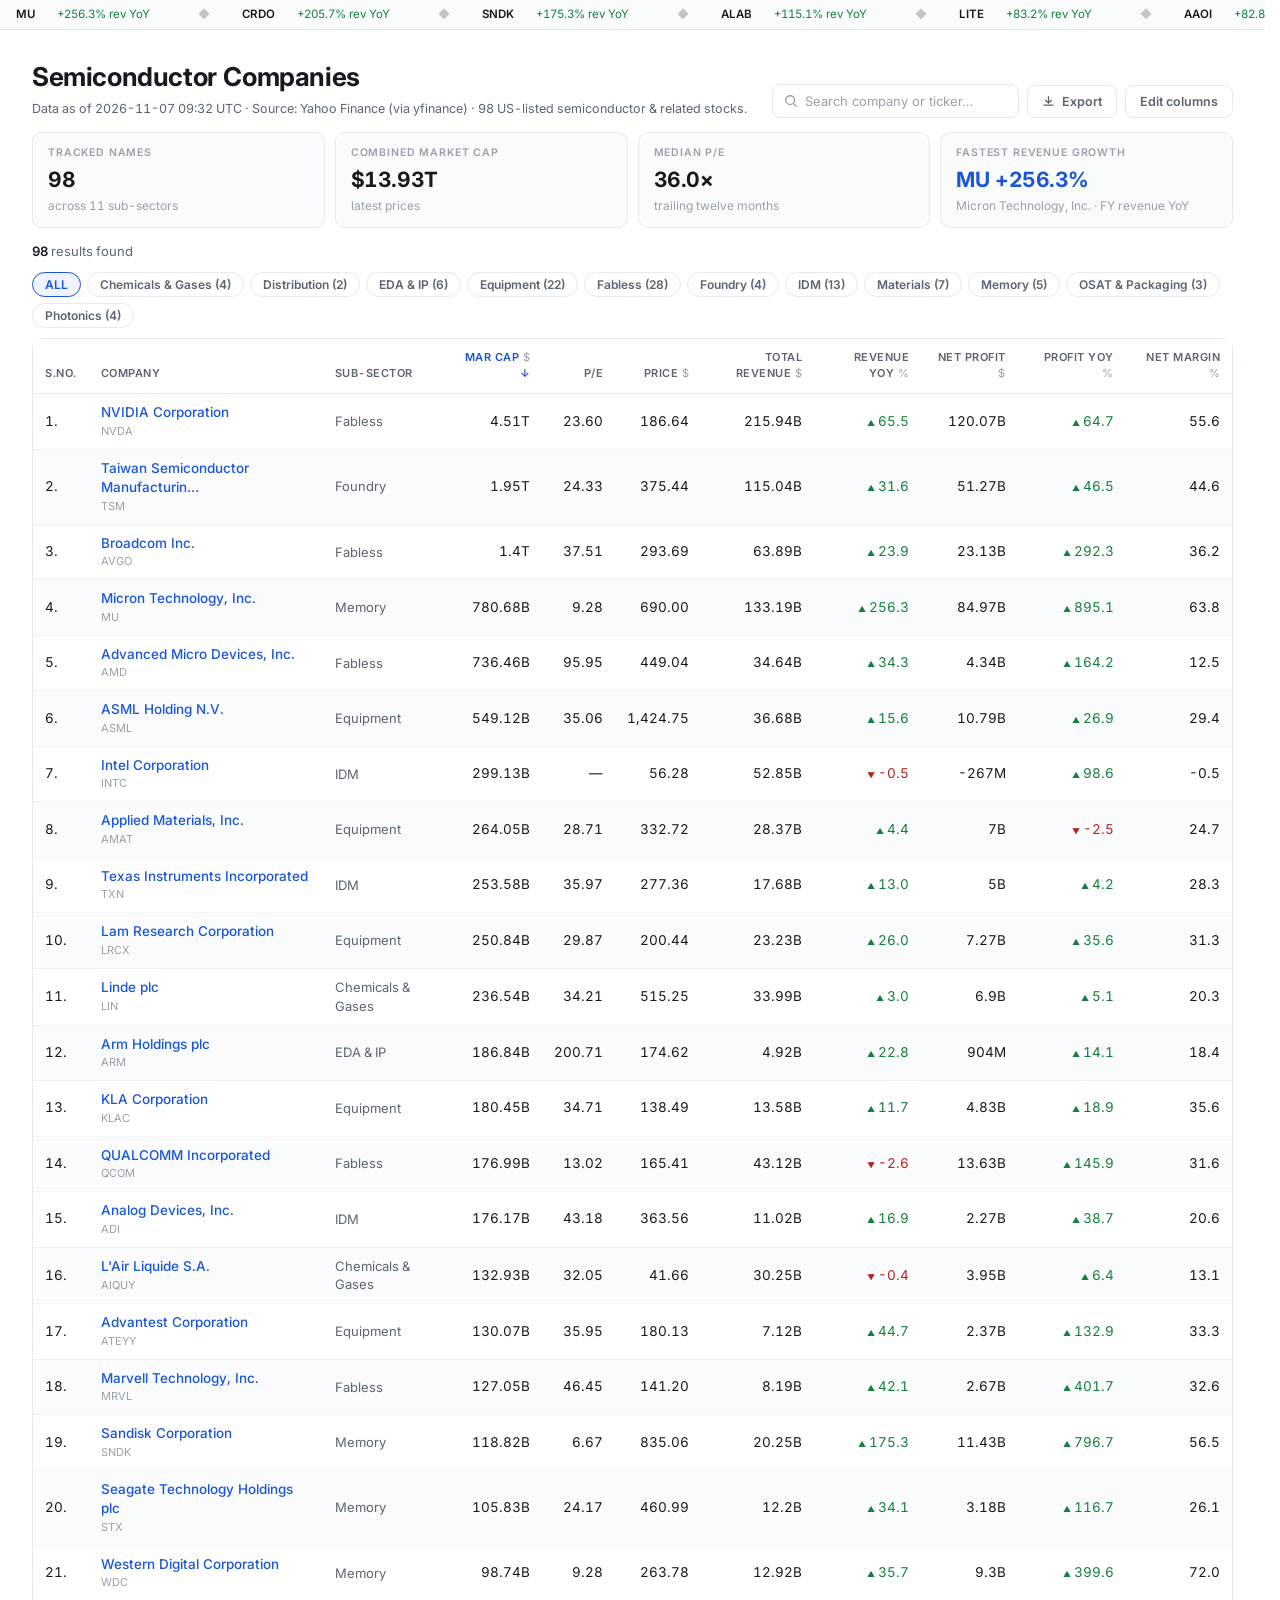
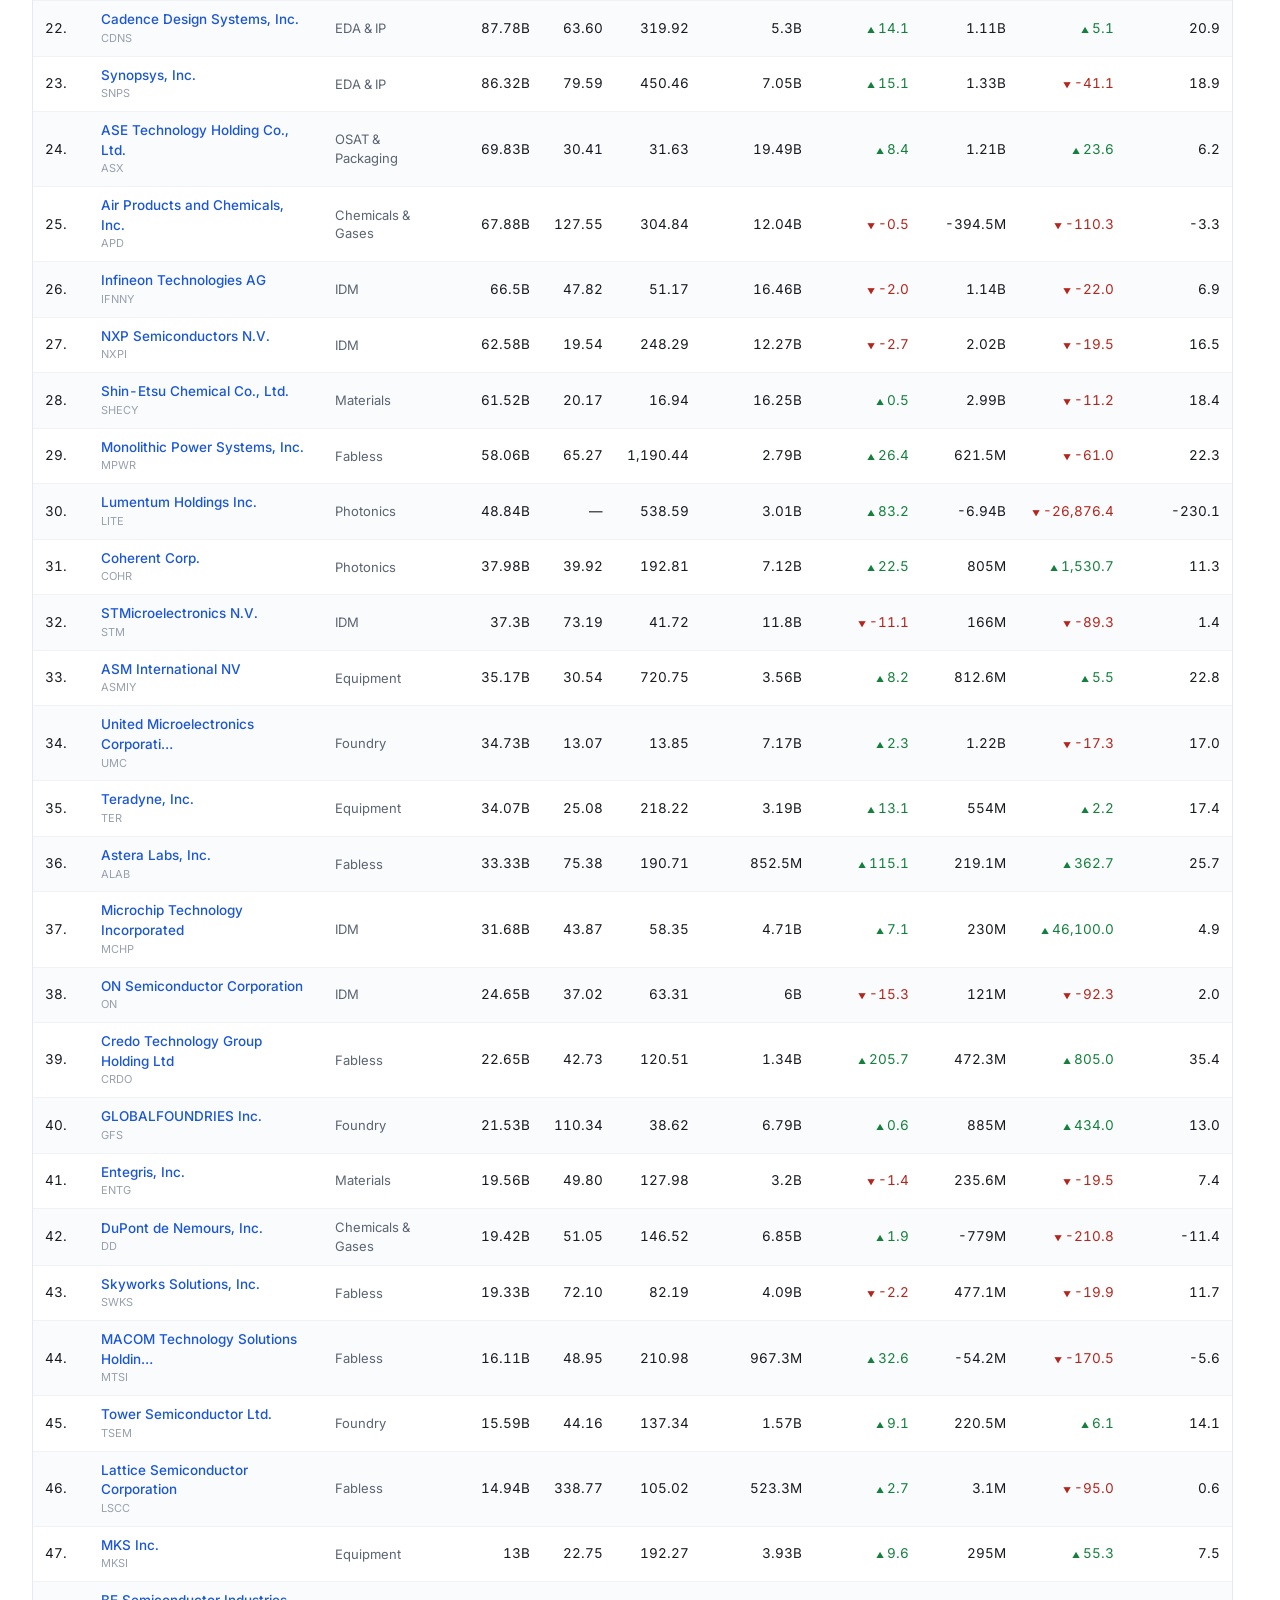
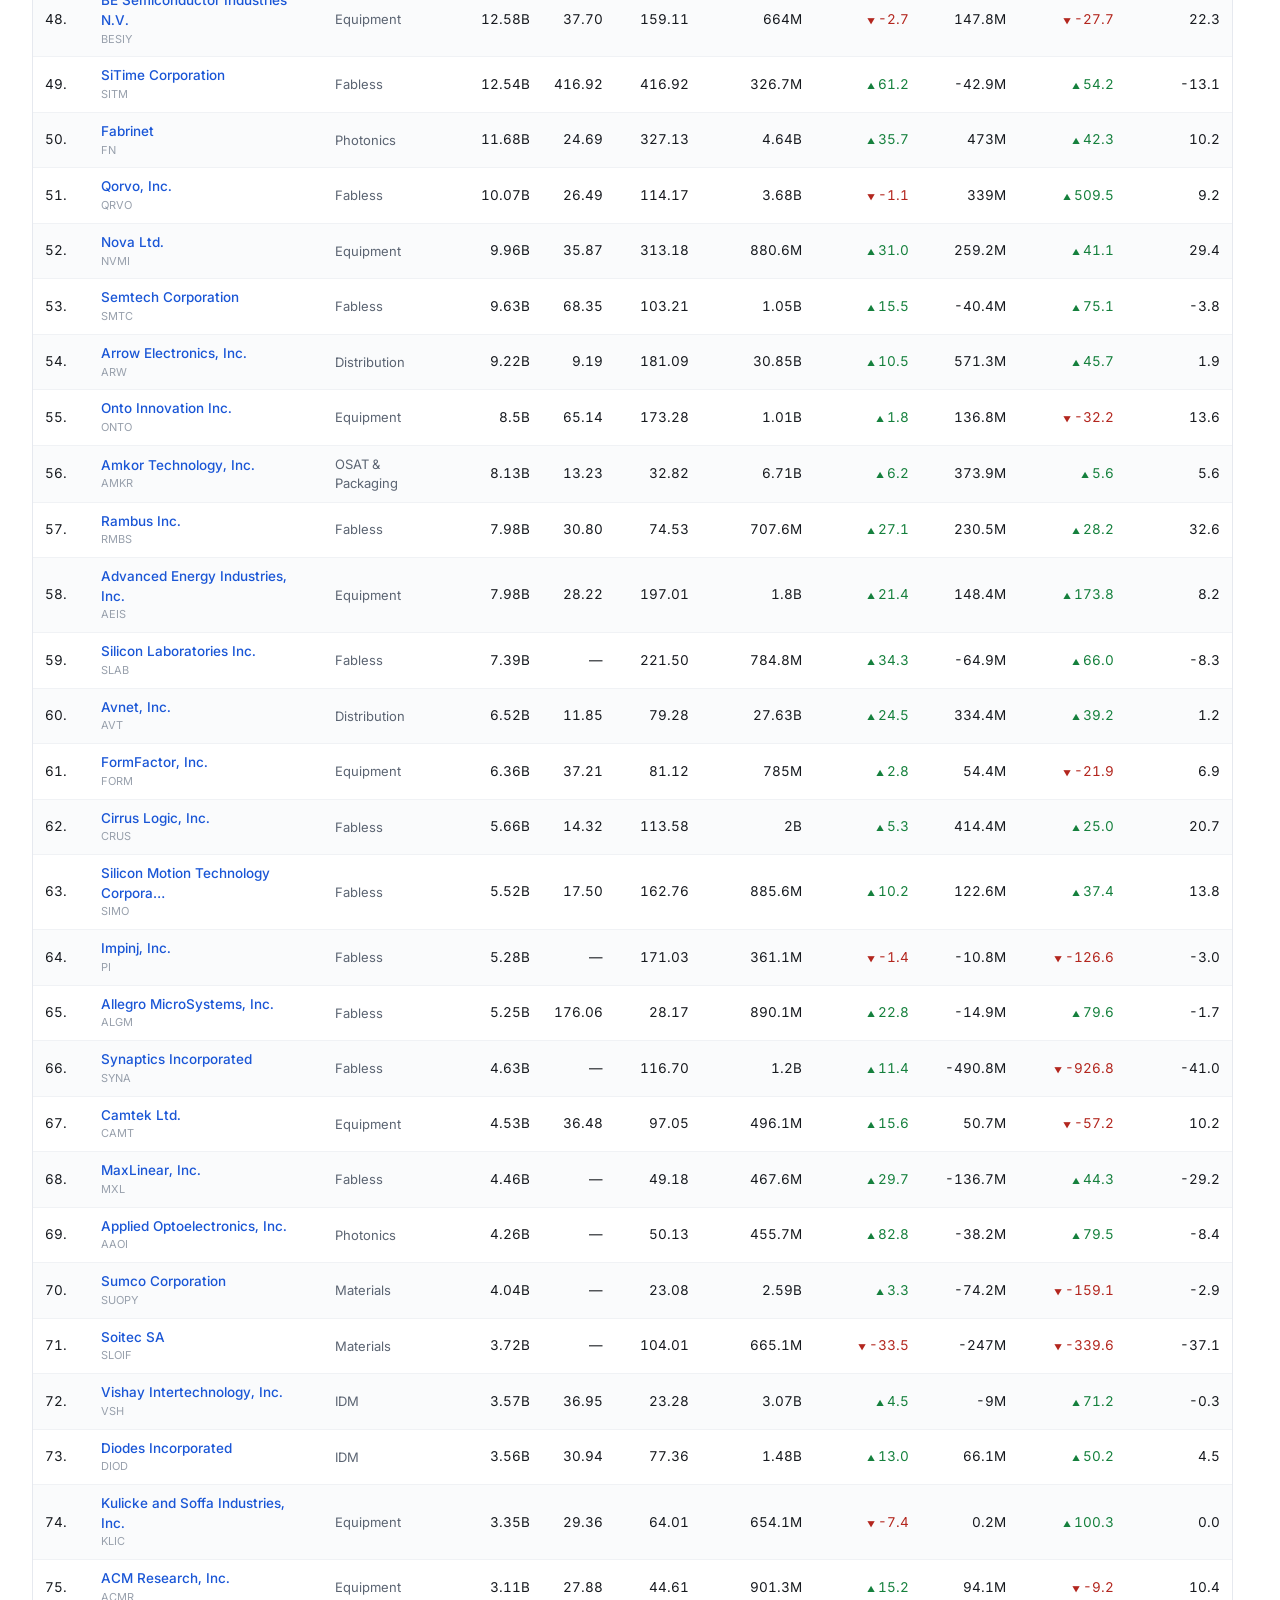
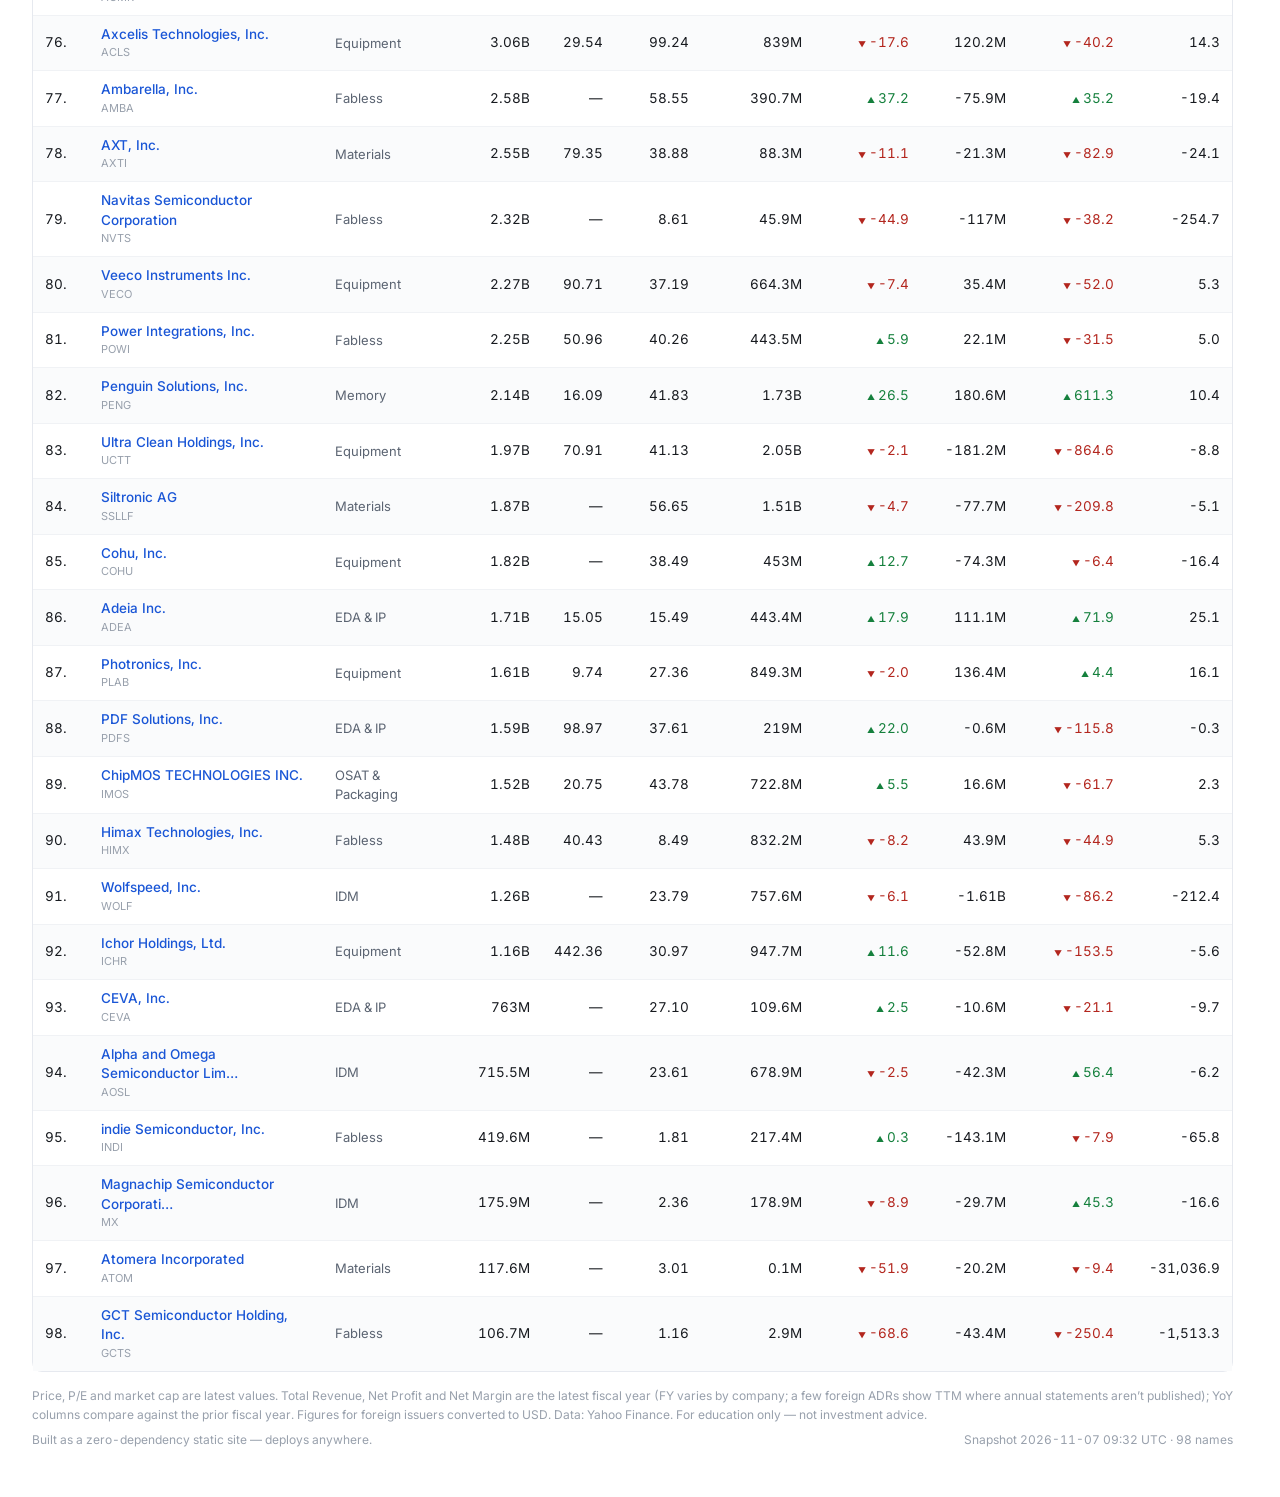
==== commit bfe9dbf7: "Revert to clean light screener theme" ====
--- a/index.html
+++ b/index.html
@@ -3,9 +3,9 @@
 <head>
 <meta charset="UTF-8">
 <meta name="viewport" content="width=device-width, initial-scale=1.0">
-<title>Silicon Sheet — US Semiconductor Stocks Dashboard</title>
+<title>Semiconductor Companies — US Stock Market Dashboard</title>
 <meta name="description" content="A screener-style dashboard of 98 US-listed semiconductor & related stocks — sortable, filterable by sub-sector, with CSV export. Data via Yahoo Finance.">
-<meta name="theme-color" content="#070b14">
+<meta name="theme-color" content="#ffffff">
 <link rel="icon" href="data:image/svg+xml,%3Csvg xmlns='http://www.w3.org/2000/svg' viewBox='0 0 32 32'%3E%3Crect width='32' height='32' rx='7' fill='%23070b14'/%3E%3Cpath d='M11 11h10v10H11z' fill='none' stroke='%23e8b25c' stroke-width='2'/%3E%3Cpath d='M11 8v3M16 8v3M21 8v3M11 21v3M16 21v3M21 21v3M8 11h3M8 16h3M8 21h3M21 11h3M21 16h3M21 21h3' stroke='%2322d3ee' stroke-width='1.6' stroke-linecap='round'/%3E%3C/svg%3E">
 <link rel="preconnect" href="https://fonts.googleapis.com">
 <link rel="preconnect" href="https://fonts.gstatic.com" crossorigin>
@@ -19,12 +19,8 @@
 <div class="page">
   <header class="masthead">
     <div class="brand">
-      <div class="chip-mark" aria-hidden="true">
-        <svg viewBox="0 0 32 32" width="30" height="30"><path d="M11 11h10v10H11z" fill="none" stroke="currentColor" stroke-width="2"/><path d="M11 8v3M16 8v3M21 8v3M11 21v3M16 21v3M21 21v3M8 11h3M8 16h3M8 21h3M21 11h3M21 16h3M21 21h3" stroke="currentColor" stroke-width="1.6" stroke-linecap="round"/></svg>
-      </div>
       <div>
-        <p class="eyebrow">US-listed &middot; NYSE / Nasdaq &middot; ADRs included</p>
-        <h1>Silicon <em>Sheet</em></h1>
+        <h1>Semiconductor Companies</h1>
         <p class="standfirst" id="metaLine">Loading market data…</p>
       </div>
     </div>
--- a/styles.css
+++ b/styles.css
@@ -1,235 +1,184 @@
-/* Silicon Sheet — a dark, wafer-room trading-desk aesthetic.
-   Display: Fraunces (editorial). Body: IBM Plex Sans. Numbers: IBM Plex Mono. */
+/* Semiconductor Companies — clean light screener theme. */
+
+@import url("https://fonts.googleapis.com/css2?family=Inter:wght@400;500;600;700&display=swap");
 
 :root {
-  --bg: #070b14;
-  --bg-soft: #0b1222;
-  --panel: #0d1528;
-  --panel-2: #111b33;
-  --ink: #eef1f7;
-  --muted: #9aa5bd;
-  --faint: #5d6a87;
-  --line: rgba(148, 163, 196, 0.16);
-  --line-strong: rgba(148, 163, 196, 0.28);
-  --copper: #e8b25c;
-  --copper-deep: #c98f35;
-  --cyan: #22d3ee;
-  --pos: #34d399;
-  --neg: #f87171;
-  --link: #7dd3fc;
-  --radius: 14px;
+  --bg: #ffffff;
+  --ink: #171a1f;
+  --muted: #5b6472;
+  --faint: #98a0ac;
+  --line: #e6e9ef;
+  --line-soft: #f0f2f5;
+  --link: #1a56d6;
+  --accent: #1a56d6;
+  --accent-soft: #eef3ff;
+  --zebra: #fafbfc;
+  --hover: #f4f7fb;
+  --row-active: #f2f6ff;
+  --pos: #15803d;
+  --neg: #b3261e;
 }
 
 * { box-sizing: border-box; }
-
 html { scrollbar-gutter: stable; }
 
 body {
   margin: 0;
+  background: var(--bg);
   color: var(--ink);
-  font-family: "IBM Plex Sans", -apple-system, BlinkMacSystemFont, "Segoe UI", sans-serif;
+  font-family: "Inter", -apple-system, BlinkMacSystemFont, "Segoe UI", Roboto, Helvetica, Arial, sans-serif;
   font-size: 14px;
   line-height: 1.45;
   -webkit-font-smoothing: antialiased;
-  background:
-    radial-gradient(1100px 420px at 12% -8%, rgba(34, 211, 238, 0.10), transparent 60%),
-    radial-gradient(900px 420px at 88% -10%, rgba(232, 178, 92, 0.12), transparent 60%),
-    linear-gradient(180deg, #0a1020 0%, var(--bg) 340px),
-    var(--bg);
-  min-height: 100vh;
+  font-feature-settings: "tnum" 1;
 }
 
-/* film grain */
-.grain {
-  position: fixed; inset: 0; pointer-events: none; z-index: 60; opacity: 0.05;
-  background-image: url("data:image/svg+xml,%3Csvg xmlns='http://www.w3.org/2000/svg' width='120' height='120'%3E%3Cfilter id='n'%3E%3CfeTurbulence type='fractalNoise' baseFrequency='0.9' numOctaves='2'/%3E%3C/filter%3E%3Crect width='120' height='120' filter='url(%23n)' opacity='1'/%3E%3C/svg%3E");
-}
+.grain { display: none; }
 
-/* ------- ticker tape ------- */
+/* ------- ticker tape (light, subtle) ------- */
 .tape {
   overflow: hidden; white-space: nowrap;
   border-bottom: 1px solid var(--line);
-  background: rgba(7, 11, 20, 0.75);
-  backdrop-filter: blur(6px);
-  font-family: "IBM Plex Mono", monospace;
+  background: var(--zebra);
   font-size: 11.5px; color: var(--muted);
+  font-variant-numeric: tabular-nums;
 }
-.tape-track { display: inline-block; padding: 7px 0; animation: tape 60s linear infinite; }
-.tape-track span { margin: 0 18px; }
+.tape-track { display: inline-block; padding: 6px 0; animation: tape 70s linear infinite; }
+.tape-track span { margin: 0 16px; }
 .tape-track b { color: var(--ink); font-weight: 600; margin-right: 6px; }
 .up { color: var(--pos); } .down { color: var(--neg); }
 @keyframes tape { from { transform: translateX(0); } to { transform: translateX(-50%); } }
 
 /* ------- layout ------- */
-.page { max-width: 1460px; margin: 0 auto; padding: 30px 32px 56px; }
+.page { max-width: 1440px; margin: 0 auto; padding: 28px 32px 48px; }
 
 /* ------- masthead ------- */
 .masthead {
   display: flex; justify-content: space-between; align-items: flex-end;
-  gap: 22px; flex-wrap: wrap; margin: 26px 0 22px;
+  gap: 20px; flex-wrap: wrap; margin-bottom: 14px;
 }
-.brand { display: flex; gap: 16px; align-items: flex-start; }
-.chip-mark {
-  width: 46px; height: 46px; border-radius: 12px; flex: none;
-  display: grid; place-items: center; color: var(--copper);
-  background: linear-gradient(145deg, #1a2542, #0d1528);
-  border: 1px solid var(--line-strong);
-  box-shadow: 0 8px 24px rgba(0, 0, 0, 0.45), inset 0 1px 0 rgba(255, 255, 255, 0.06);
+.brand { display: flex; gap: 0; }
+.masthead h1 { font-size: 26px; font-weight: 700; letter-spacing: -0.4px; margin: 0 0 5px; }
+.standfirst { color: var(--muted); font-size: 12.5px; margin: 0; }
+.actions { display: flex; gap: 8px; align-items: center; flex-wrap: wrap; }
+
+.search {
+  display: flex; align-items: center; gap: 7px; color: var(--faint);
+  border: 1px solid var(--line); background: #fff; border-radius: 8px; padding: 0 11px;
 }
-.eyebrow {
-  margin: 2px 0 6px; font-family: "IBM Plex Mono", monospace;
-  font-size: 11px; letter-spacing: 0.14em; text-transform: uppercase; color: var(--faint);
-}
-.masthead h1 {
-  font-family: "Fraunces", Georgia, serif; font-weight: 600;
-  font-size: clamp(34px, 4.4vw, 52px); line-height: 0.95; letter-spacing: -0.02em;
-  margin: 0 0 8px;
-}
-.masthead h1 em { font-style: italic; color: var(--copper); }
-.standfirst { color: var(--muted); font-size: 13px; margin: 0; max-width: 640px; }
-.standfirst::before {
-  content: ""; display: inline-block; width: 7px; height: 7px; border-radius: 50%;
-  background: var(--pos); margin-right: 8px; box-shadow: 0 0 10px var(--pos);
-  animation: pulse 2.4s ease-in-out infinite;
-}
-@keyframes pulse { 50% { opacity: 0.35; } }
-
-.actions { display: flex; gap: 8px; align-items: center; flex-wrap: wrap; }
-.search {
-  display: flex; align-items: center; gap: 8px; color: var(--faint);
-  border: 1px solid var(--line-strong); background: rgba(13, 21, 40, 0.8);
-  border-radius: 10px; padding: 0 12px;
-}
+.search svg { flex: none; }
 .search input {
   border: 0; background: transparent; color: var(--ink);
-  padding: 10px 0; font-size: 13px; min-width: 220px; font-family: inherit;
+  padding: 8px 0; font-size: 13px; min-width: 200px; font-family: inherit;
 }
 .search input::placeholder { color: var(--faint); }
 .search input:focus { outline: none; }
-.search:focus-within { border-color: var(--copper); box-shadow: 0 0 0 3px rgba(232, 178, 92, 0.15); }
+.search:focus-within { border-color: var(--accent); box-shadow: 0 0 0 3px rgba(26, 86, 214, 0.1); }
 
 .btn {
-  border: 1px solid var(--line-strong); background: rgba(17, 27, 51, 0.7);
-  border-radius: 10px; padding: 10px 15px; font-size: 12.5px; font-weight: 600;
-  color: var(--muted); cursor: pointer; font-family: inherit;
-  display: inline-flex; align-items: center; gap: 7px;
-  transition: transform 0.12s ease, border-color 0.15s, color 0.15s, background 0.15s;
+  border: 1px solid var(--line); background: #fff; border-radius: 8px;
+  padding: 8px 14px; font-size: 12.5px; font-weight: 600; color: var(--muted);
+  cursor: pointer; font-family: inherit; display: inline-flex; align-items: center; gap: 7px;
 }
-.btn:hover { border-color: var(--copper); color: var(--copper); transform: translateY(-1px); }
-.btn-primary { color: #0a0f1e; background: var(--copper); border-color: var(--copper); }
-.btn-primary:hover { background: #f2c177; color: #0a0f1e; }
+.btn:hover { border-color: var(--accent); color: var(--accent); }
+.btn-primary { color: var(--accent); }
+.btn-primary:hover { background: var(--accent-soft); }
 
-/* ------- stat cards ------- */
-.stats { display: grid; grid-template-columns: repeat(4, 1fr); gap: 12px; margin-bottom: 18px; }
+/* ------- stat cards (light) ------- */
+.stats { display: grid; grid-template-columns: repeat(4, 1fr); gap: 10px; margin-bottom: 14px; }
 .stat {
-  background: linear-gradient(180deg, var(--panel-2), var(--panel));
-  border: 1px solid var(--line); border-radius: var(--radius);
-  padding: 14px 16px; position: relative; overflow: hidden;
-}
-.stat::after {
-  content: ""; position: absolute; inset: 0 0 auto 0; height: 2px;
-  background: linear-gradient(90deg, var(--copper), transparent 70%); opacity: 0.7;
+  background: var(--zebra); border: 1px solid var(--line);
+  border-radius: 10px; padding: 12px 15px;
 }
 .stat-label {
-  display: block; font-family: "IBM Plex Mono", monospace; font-size: 10.5px;
-  letter-spacing: 0.12em; text-transform: uppercase; color: var(--faint); margin-bottom: 6px;
+  display: block; font-size: 10.5px; font-weight: 600;
+  letter-spacing: 0.08em; text-transform: uppercase; color: var(--faint); margin-bottom: 4px;
 }
-.stat-value { font-family: "IBM Plex Mono", monospace; font-size: 24px; font-weight: 600; letter-spacing: -0.02em; }
-.stat-value.accent { color: var(--copper); }
-.stat-sub { display: block; color: var(--faint); font-size: 12px; margin-top: 3px; }
+.stat-value { font-size: 21px; font-weight: 700; letter-spacing: -0.02em; font-variant-numeric: tabular-nums; }
+.stat-value.accent { color: var(--accent); }
+.stat-sub { display: block; color: var(--faint); font-size: 12px; margin-top: 2px; }
 
 /* ------- toolbar ------- */
 .toolbar {
   display: flex; justify-content: space-between; align-items: center;
-  gap: 12px; flex-wrap: wrap; margin-bottom: 12px;
+  gap: 12px; flex-wrap: wrap; margin-bottom: 10px;
 }
 .results-line { color: var(--muted); font-size: 13px; }
-.results-line strong { color: var(--ink); font-weight: 600; font-family: "IBM Plex Mono", monospace; }
+.results-line strong { color: var(--ink); font-weight: 600; }
 .sector-filter { display: flex; gap: 6px; flex-wrap: wrap; }
 .pill {
-  border: 1px solid var(--line); background: rgba(13, 21, 40, 0.6);
-  border-radius: 999px; padding: 5px 13px; font-size: 12px; font-weight: 600;
-  color: var(--muted); cursor: pointer; white-space: nowrap; font-family: inherit;
-  transition: all 0.15s;
+  border: 1px solid var(--line); background: #fff; border-radius: 999px;
+  padding: 4px 12px; font-size: 12px; font-weight: 600; color: var(--muted);
+  cursor: pointer; white-space: nowrap; font-family: inherit;
 }
-.pill:hover { border-color: var(--faint); color: var(--ink); transform: translateY(-1px); }
-.pill.active { background: rgba(232, 178, 92, 0.14); border-color: var(--copper); color: var(--copper); }
+.pill:hover { border-color: var(--faint); color: var(--ink); }
+.pill.active { background: var(--accent-soft); border-color: var(--accent); color: var(--accent); }
 
 /* ------- table ------- */
-.table-wrap {
-  overflow-x: auto; border: 1px solid var(--line-strong); border-radius: var(--radius);
-  background: rgba(10, 16, 32, 0.72); backdrop-filter: blur(8px);
-  box-shadow: 0 24px 60px rgba(0, 0, 0, 0.45);
+.table-wrap { overflow-x: clip; border: 1px solid var(--line); border-radius: 10px; }
+table { width: 100%; border-collapse: collapse; font-variant-numeric: tabular-nums; }
+thead th {
+  position: sticky; top: 0; z-index: 2; background: #fff;
+  color: var(--muted); font-size: 11px; font-weight: 600; letter-spacing: 0.5px; text-transform: uppercase;
+  text-align: right; padding: 11px 12px; border-bottom: 1px solid var(--line);
+  white-space: normal; vertical-align: bottom; cursor: pointer; user-select: none;
 }
-table { width: 100%; border-collapse: collapse; font-variant-numeric: tabular-nums; min-width: 1080px; }
-thead th {
-  position: sticky; top: 0; z-index: 2;
-  background: #0e1730; color: var(--muted);
-  font-size: 10.5px; font-weight: 600; letter-spacing: 0.1em; text-transform: uppercase;
-  text-align: right; padding: 12px; border-bottom: 1px solid var(--line-strong);
-  white-space: nowrap; cursor: pointer; user-select: none; font-family: "IBM Plex Mono", monospace;
-}
-thead th:hover { color: var(--copper); }
+thead th:hover { color: var(--ink); }
 thead th.left { text-align: left; }
 thead th:first-child { cursor: default; }
-thead th.sort-key { color: var(--copper); }
+thead th:first-child:hover { color: var(--muted); }
+thead th.sort-key { color: var(--accent); }
 thead th .unit { color: var(--faint); font-weight: 400; }
 
 tbody td {
-  padding: 10px 12px; border-bottom: 1px solid var(--line);
-  text-align: right; white-space: nowrap;
-  font-family: "IBM Plex Mono", monospace; font-size: 13px;
+  padding: 9px 12px; border-bottom: 1px solid var(--line-soft);
+  text-align: right; white-space: nowrap; font-size: 13.5px; font-variant-numeric: tabular-nums;
 }
-td.company, td.sector-cell { white-space: normal; font-family: "IBM Plex Sans", sans-serif; }
-tbody tr { transition: background 0.12s; }
-tbody tr:nth-child(even) { background: rgba(255, 255, 255, 0.015); }
-tbody tr:hover { background: rgba(232, 178, 92, 0.06); }
+td.company, td.sector-cell { white-space: normal; }
+tbody tr:nth-child(even) { background: var(--zebra); }
+tbody tr:hover { background: var(--hover); }
 tbody tr:last-child td { border-bottom: none; }
 td.left, th.left { text-align: left; }
-td.company a { color: var(--link); text-decoration: none; font-weight: 600; font-size: 13.5px; }
-td.company a:hover { text-decoration: underline; color: #bae6fd; }
+td.company a { color: var(--link); text-decoration: none; font-weight: 500; font-size: 13.5px; }
+td.company a:hover { text-decoration: underline; }
 td.company .ticker {
-  display: inline-block; font-size: 10.5px; color: var(--faint); font-weight: 500;
-  font-family: "IBM Plex Mono", monospace; margin-left: 8px;
-  border: 1px solid var(--line); border-radius: 5px; padding: 1px 6px;
-  background: rgba(255, 255, 255, 0.03);
+  display: block; font-size: 11px; color: var(--faint);
+  font-weight: 400; margin-top: 1px;
 }
-td.sector-cell { color: var(--muted); font-size: 12.5px; }
+td.sector-cell { color: var(--muted); font-size: 13px; }
 .growth-pos { color: var(--pos); }
 .growth-neg { color: var(--neg); }
-.growth-pos::before { content: "▲"; font-size: 8px; margin-right: 4px; opacity: 0.8; }
-.growth-neg::before { content: "▼"; font-size: 8px; margin-right: 4px; opacity: 0.8; }
+.growth-pos::before { content: "▲"; font-size: 8px; margin-right: 3px; }
+.growth-neg::before { content: "▼"; font-size: 8px; margin-right: 3px; }
 
 /* ------- footer ------- */
-.page-foot { margin-top: 16px; display: grid; gap: 6px; }
+.page-foot { margin-top: 14px; display: grid; gap: 6px; }
 .meta.dim { color: var(--faint); font-size: 12px; line-height: 1.6; margin: 0; }
 .foot-row { display: flex; justify-content: space-between; gap: 12px; flex-wrap: wrap; }
-#footStamp { font-family: "IBM Plex Mono", monospace; }
 
 /* ------- modal ------- */
 .modal-backdrop {
-  position: fixed; inset: 0; background: rgba(4, 7, 14, 0.65); backdrop-filter: blur(4px);
+  position: fixed; inset: 0; background: rgba(17, 24, 39, 0.4);
   display: flex; align-items: center; justify-content: center; z-index: 50;
 }
 .modal-backdrop[hidden] { display: none; }
 .modal {
-  background: var(--panel-2); border: 1px solid var(--line-strong);
-  border-radius: 16px; padding: 22px 24px; width: min(420px, 90vw);
-  box-shadow: 0 24px 70px rgba(0, 0, 0, 0.6);
+  background: #fff; border: 1px solid var(--line); border-radius: 12px;
+  padding: 20px 22px; width: min(400px, 90vw);
+  box-shadow: 0 20px 50px rgba(17, 24, 39, 0.18);
 }
-.modal h2 { margin: 0 0 14px; font-size: 16px; font-weight: 600; font-family: "Fraunces", serif; font-size: 20px; }
+.modal h2 { margin: 0 0 14px; font-size: 16px; font-weight: 600; }
 .col-list { display: grid; grid-template-columns: 1fr 1fr; gap: 8px 14px; margin-bottom: 16px; }
 .col-list label { display: flex; gap: 9px; align-items: center; font-size: 13.5px; cursor: pointer; }
-.col-list input[type="checkbox"] { accent-color: var(--copper); }
+.col-list input[type="checkbox"] { accent-color: var(--accent); }
 .modal-actions { display: flex; justify-content: flex-end; gap: 8px; }
 
 @media (max-width: 900px) {
   .stats { grid-template-columns: repeat(2, 1fr); }
-  .page { padding: 20px 14px 36px; }
+  .page { padding: 20px 16px 32px; }
+  .search input { min-width: 0; }
   .masthead { align-items: flex-start; }
-  .search input { min-width: 0; }
 }
 @media (prefers-reduced-motion: reduce) {
   .tape-track { animation: none; }
-  .standfirst::before { animation: none; }
 }
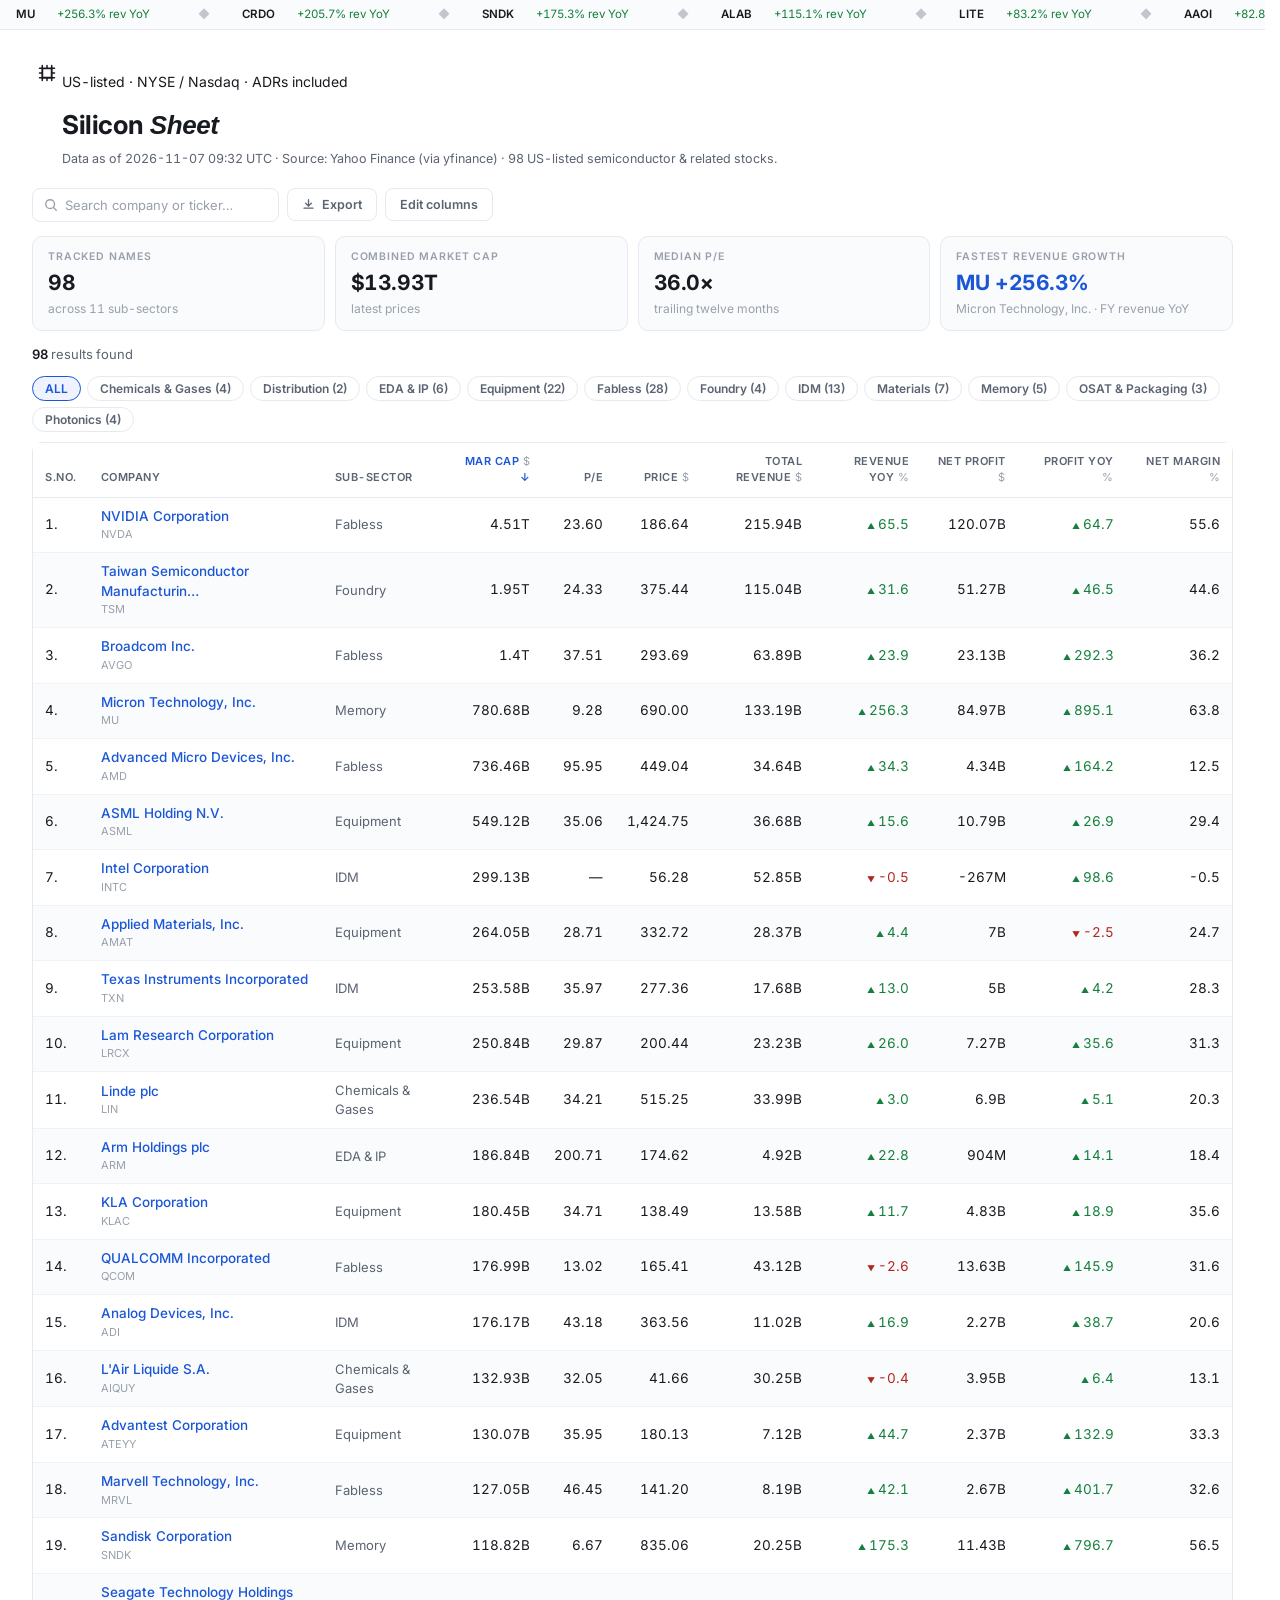
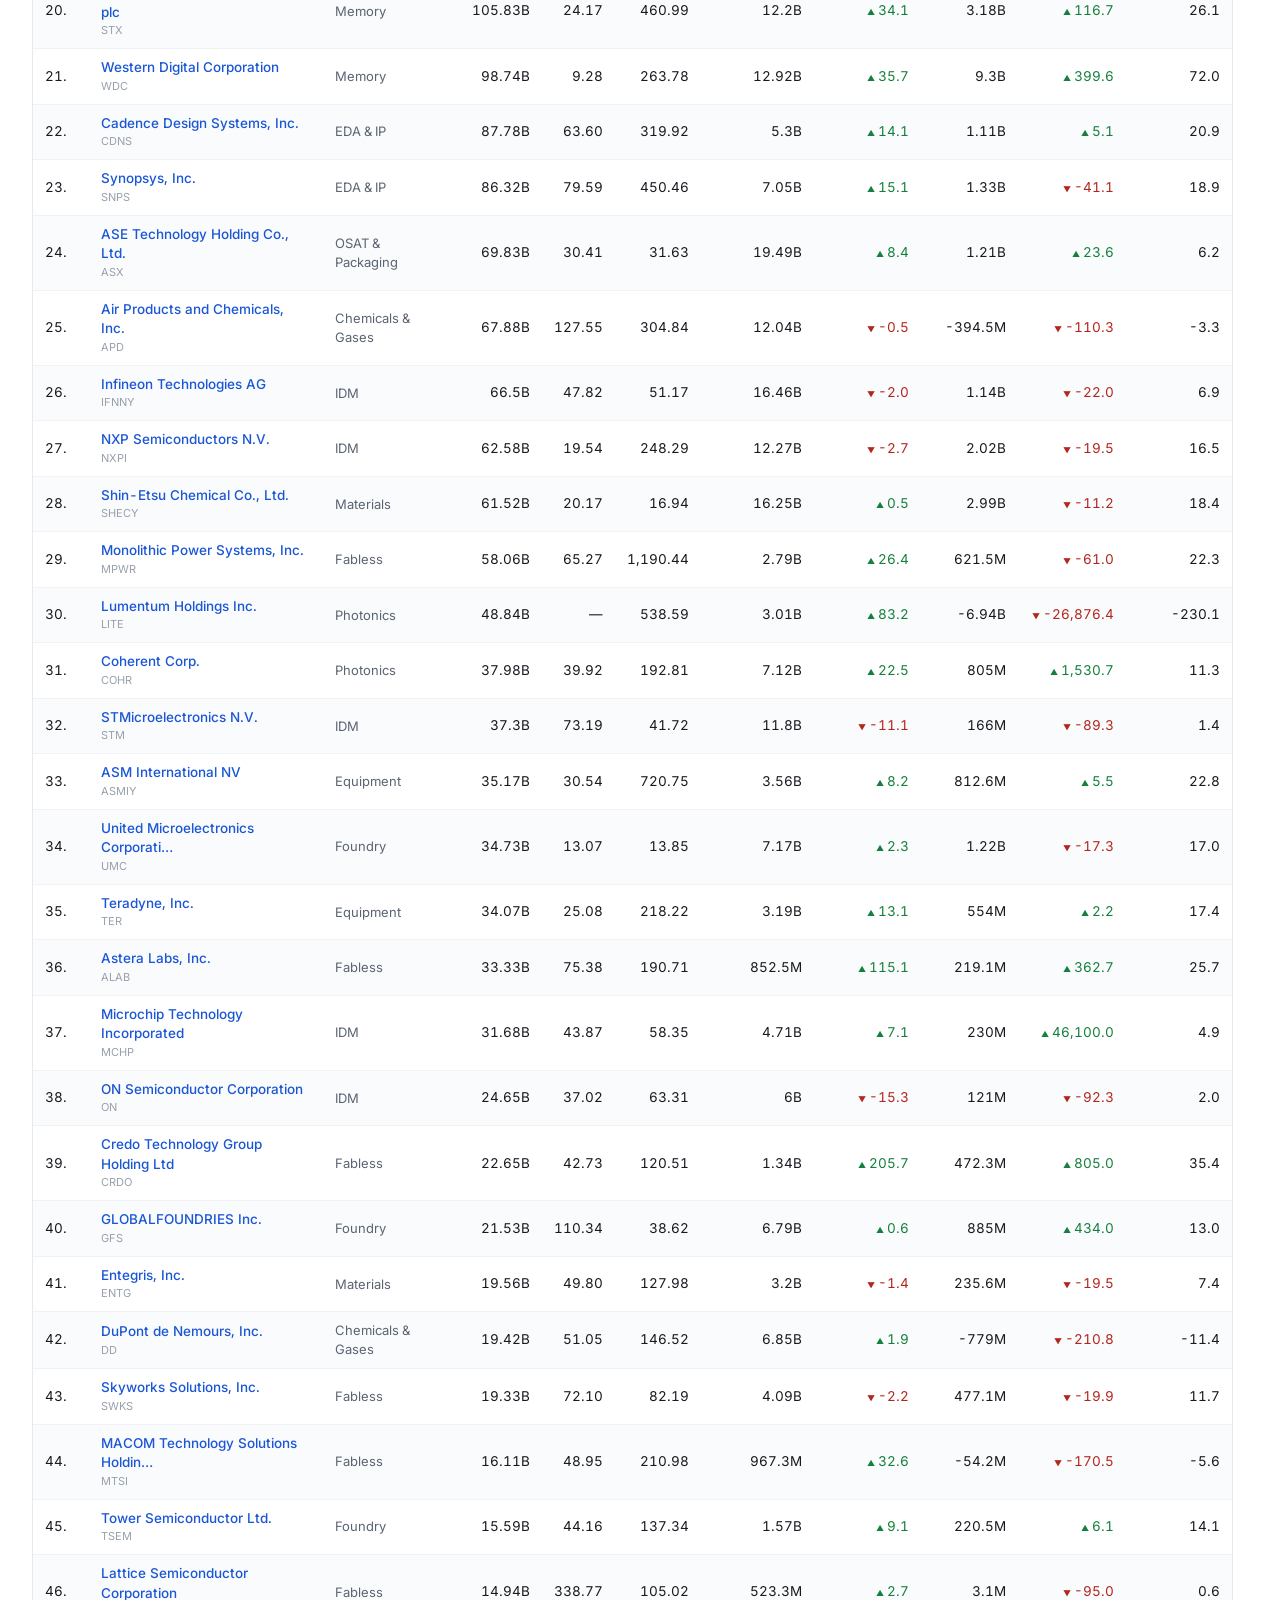
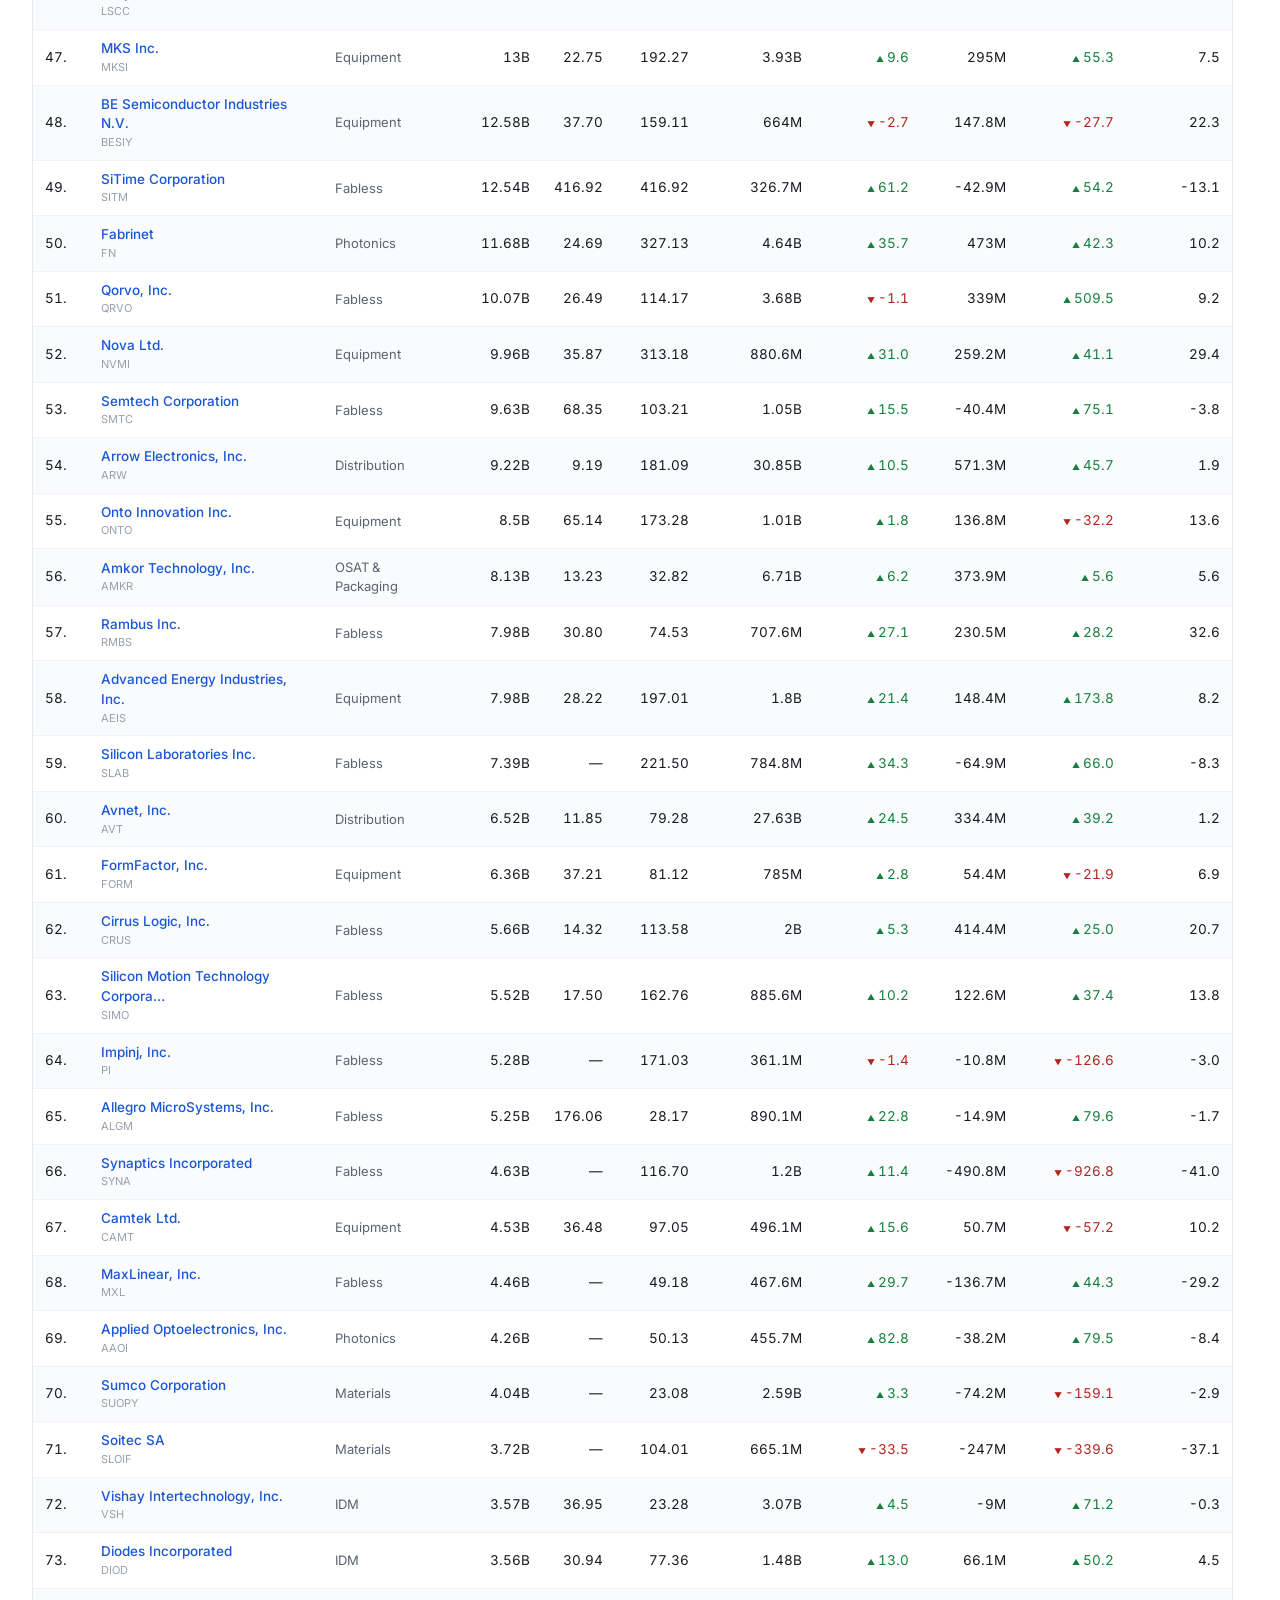
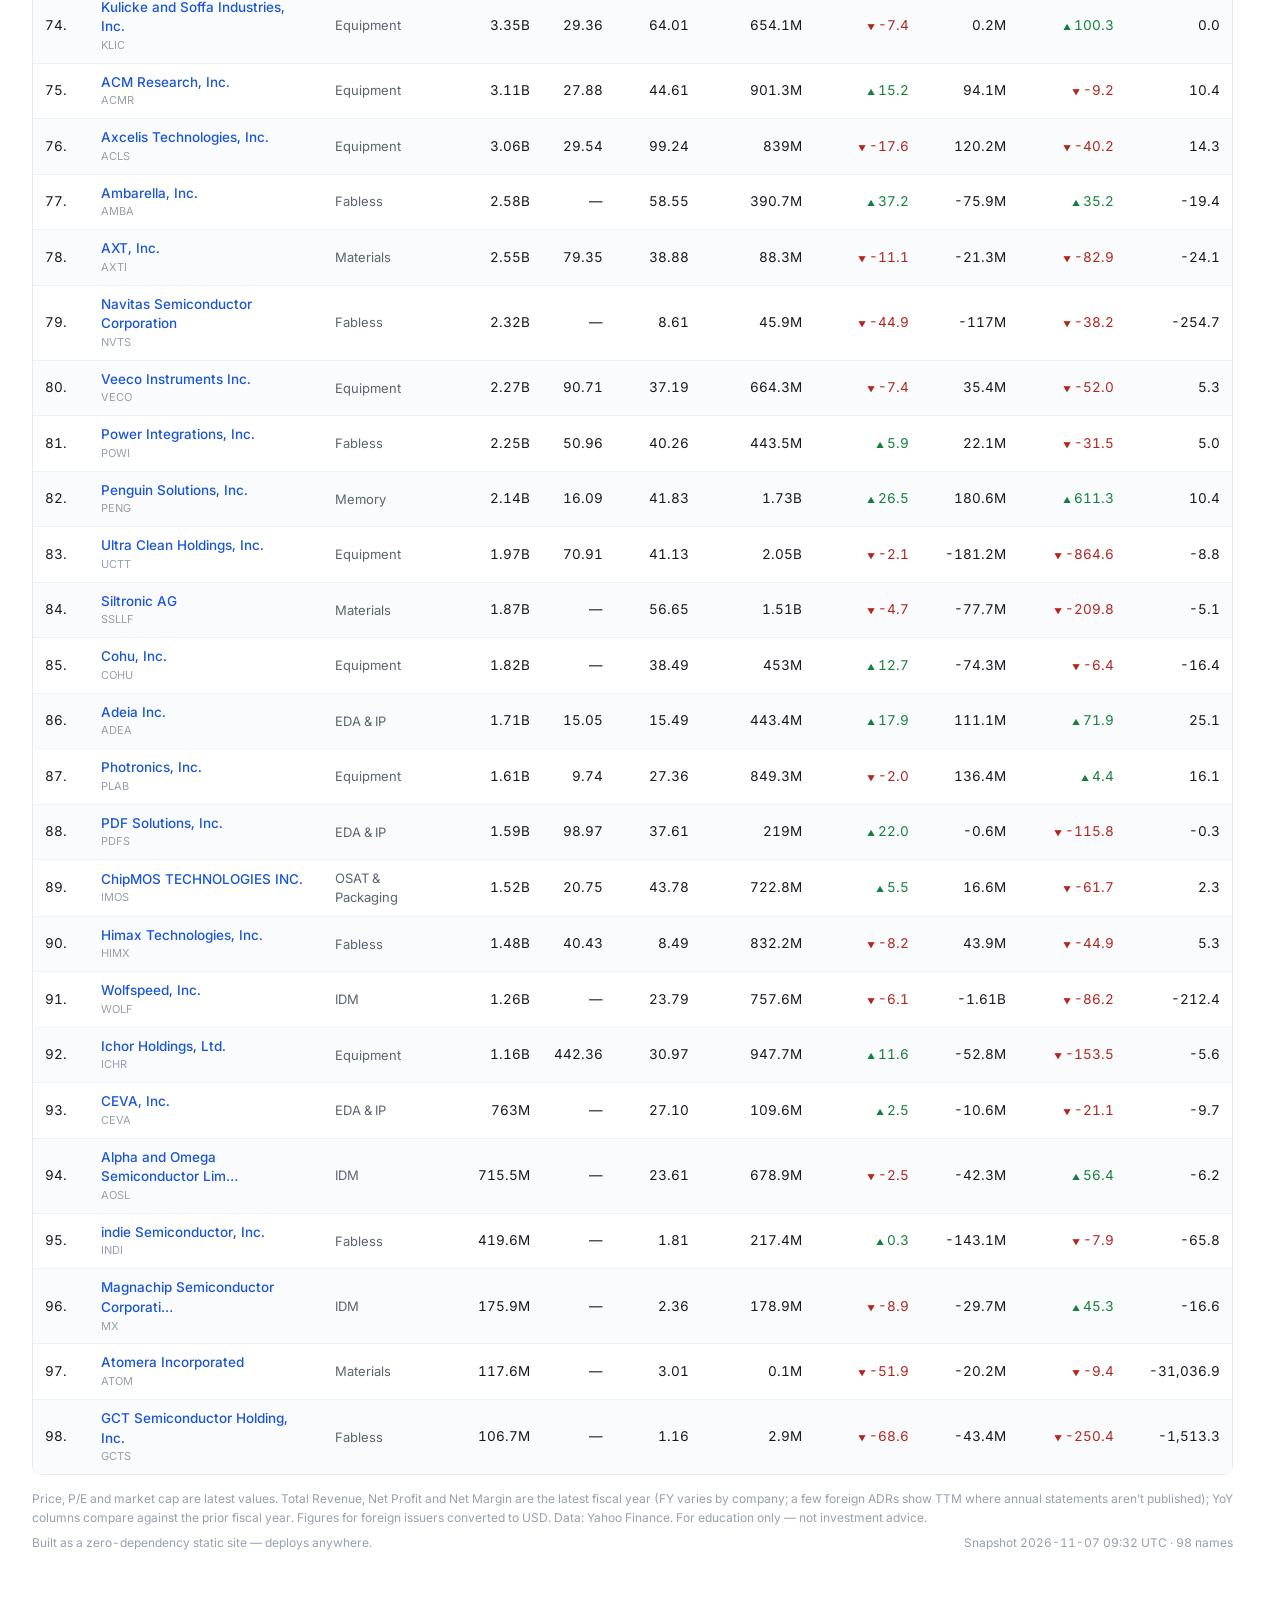
==== commit c142ea72: "Add a Silicon Sheet favicon and fix the Netlify static deploy. Publish the repo root with a no-op bu" ====
--- a/index.html
+++ b/index.html
@@ -3,10 +3,17 @@
 <head>
 <meta charset="UTF-8">
 <meta name="viewport" content="width=device-width, initial-scale=1.0">
-<title>Semiconductor Companies — US Stock Market Dashboard</title>
+<title>Silicon Sheet — US Semiconductor Stocks Dashboard</title>
 <meta name="description" content="A screener-style dashboard of 98 US-listed semiconductor & related stocks — sortable, filterable by sub-sector, with CSV export. Data via Yahoo Finance.">
-<meta name="theme-color" content="#ffffff">
-<link rel="icon" href="data:image/svg+xml,%3Csvg xmlns='http://www.w3.org/2000/svg' viewBox='0 0 32 32'%3E%3Crect width='32' height='32' rx='7' fill='%23070b14'/%3E%3Cpath d='M11 11h10v10H11z' fill='none' stroke='%23e8b25c' stroke-width='2'/%3E%3Cpath d='M11 8v3M16 8v3M21 8v3M11 21v3M16 21v3M21 21v3M8 11h3M8 16h3M8 21h3M21 11h3M21 16h3M21 21h3' stroke='%2322d3ee' stroke-width='1.6' stroke-linecap='round'/%3E%3C/svg%3E">
+<meta name="theme-color" content="#070b14">
+<meta name="application-name" content="Silicon Sheet">
+<meta name="apple-mobile-web-app-title" content="Silicon Sheet">
+<link rel="icon" href="/favicon.ico" sizes="any">
+<link rel="icon" href="/favicon.svg" type="image/svg+xml">
+<link rel="icon" type="image/png" sizes="32x32" href="/favicon-32x32.png">
+<link rel="icon" type="image/png" sizes="16x16" href="/favicon-16x16.png">
+<link rel="apple-touch-icon" sizes="180x180" href="/apple-touch-icon.png">
+<link rel="manifest" href="/site.webmanifest">
 <link rel="preconnect" href="https://fonts.googleapis.com">
 <link rel="preconnect" href="https://fonts.gstatic.com" crossorigin>
 <link href="https://fonts.googleapis.com/css2?family=Fraunces:opsz,wght@9..144,500;9..144,600;9..144,700&family=IBM+Plex+Mono:wght@400;500;600&family=IBM+Plex+Sans:wght@400;500;600;700&display=swap" rel="stylesheet">
@@ -19,8 +26,12 @@
 <div class="page">
   <header class="masthead">
     <div class="brand">
+      <div class="chip-mark" aria-hidden="true">
+        <svg viewBox="0 0 32 32" width="30" height="30"><path d="M11 11h10v10H11z" fill="none" stroke="currentColor" stroke-width="2"/><path d="M11 8v3M16 8v3M21 8v3M11 21v3M16 21v3M21 21v3M8 11h3M8 16h3M8 21h3M21 11h3M21 16h3M21 21h3" stroke="currentColor" stroke-width="1.6" stroke-linecap="round"/></svg>
+      </div>
       <div>
-        <h1>Semiconductor Companies</h1>
+        <p class="eyebrow">US-listed &middot; NYSE / Nasdaq &middot; ADRs included</p>
+        <h1>Silicon <em>Sheet</em></h1>
         <p class="standfirst" id="metaLine">Loading market data…</p>
       </div>
     </div>
